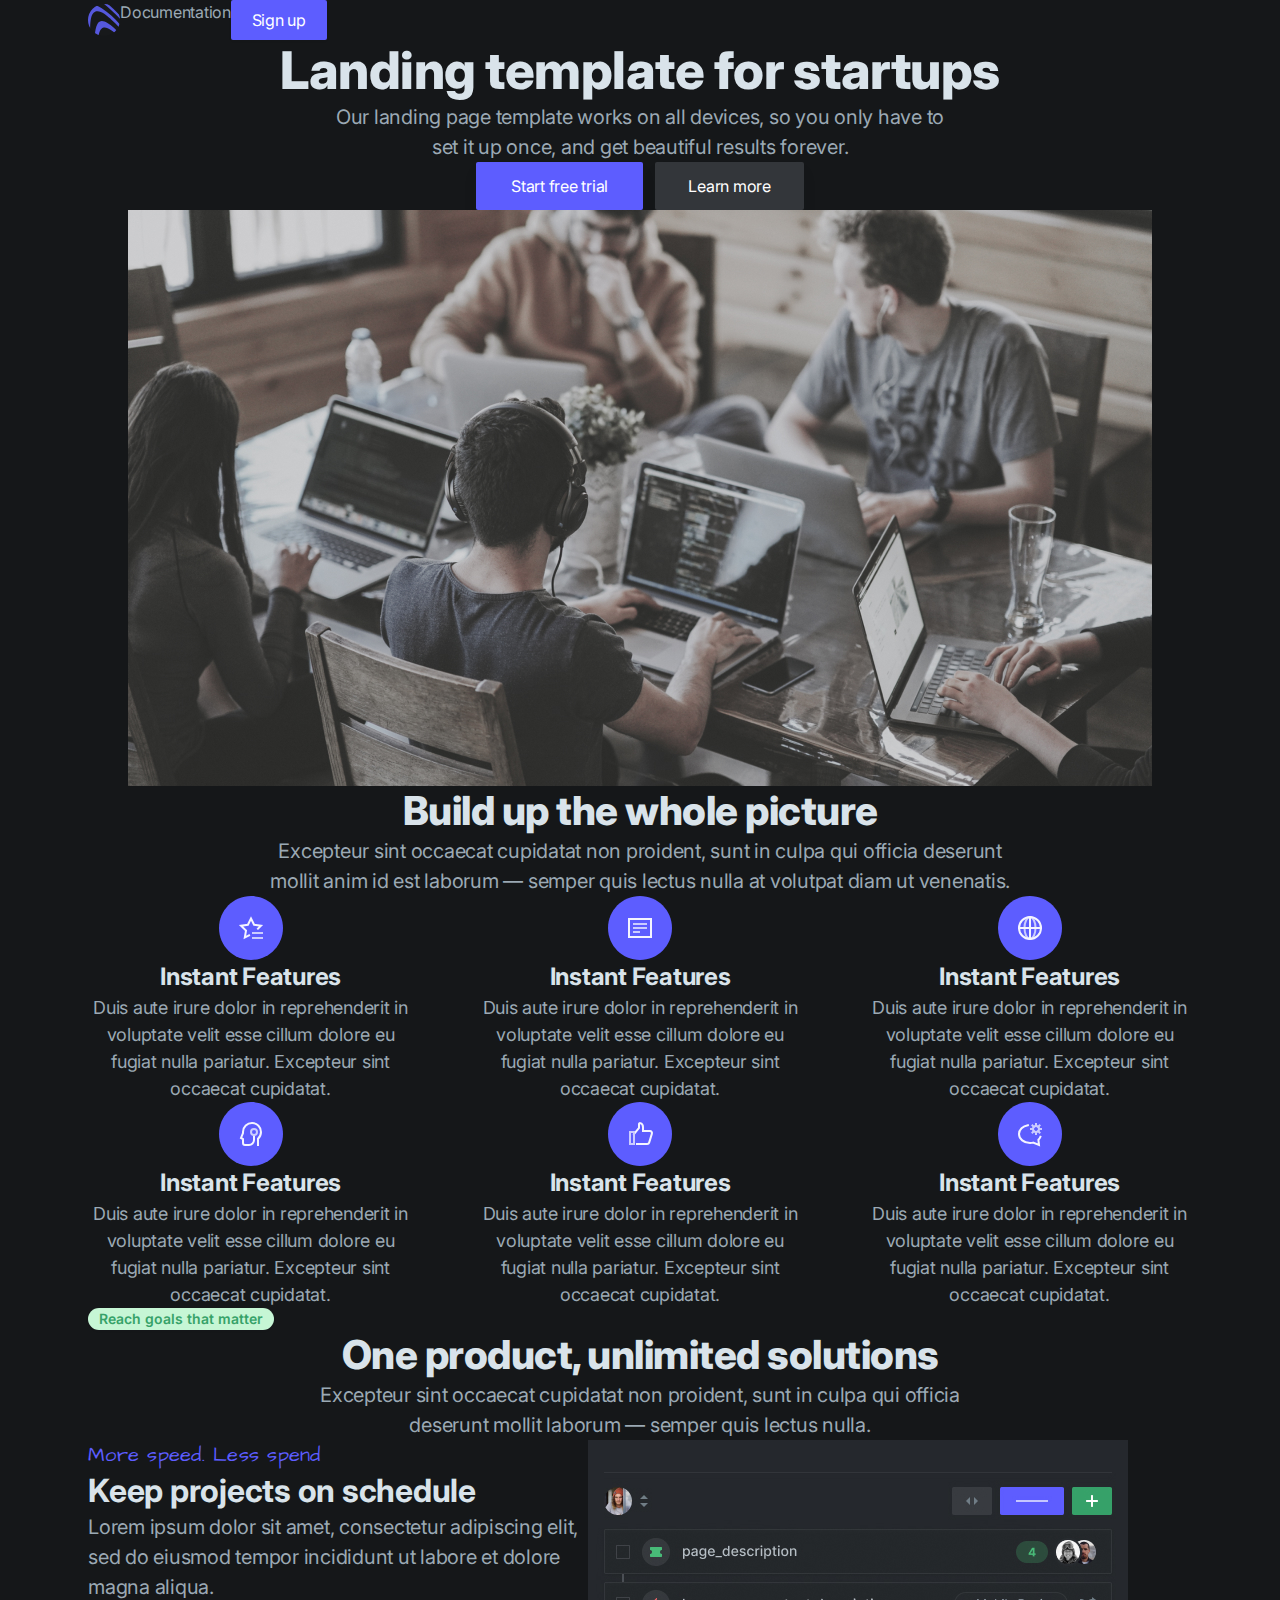
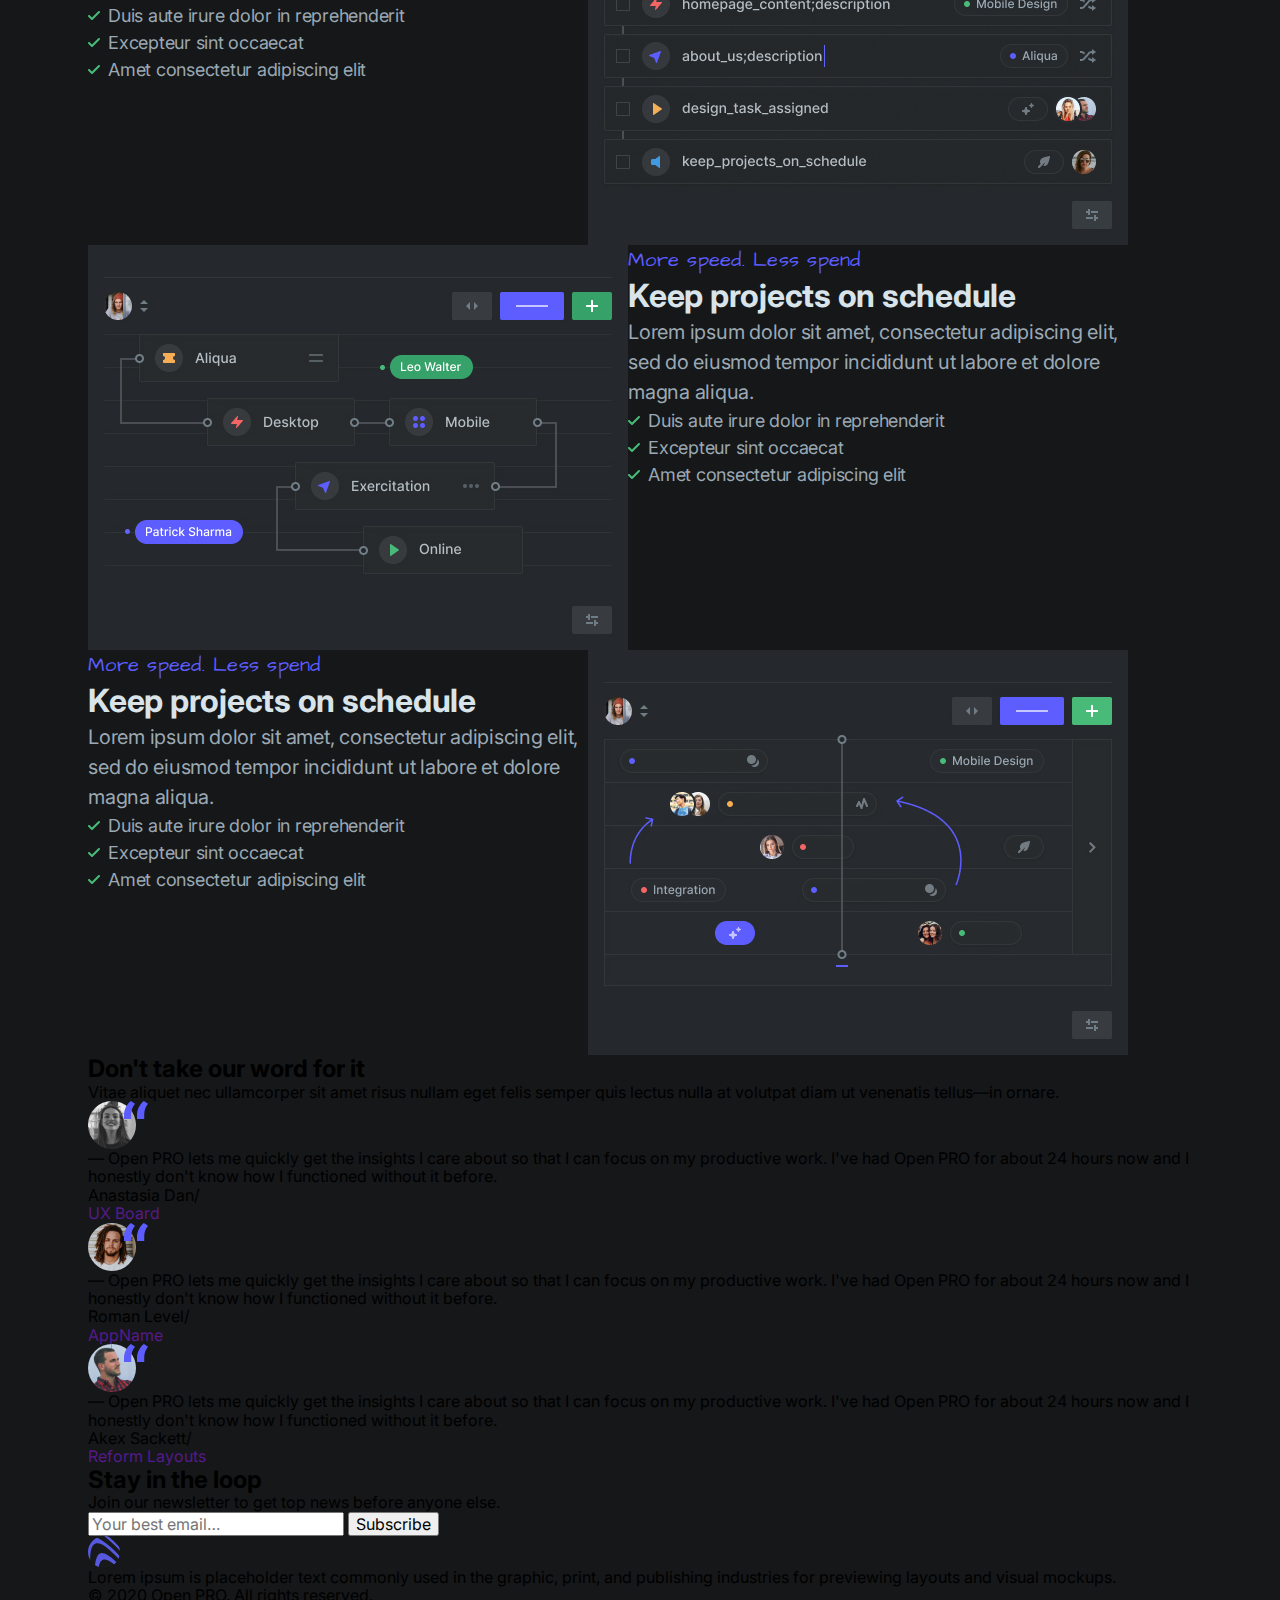
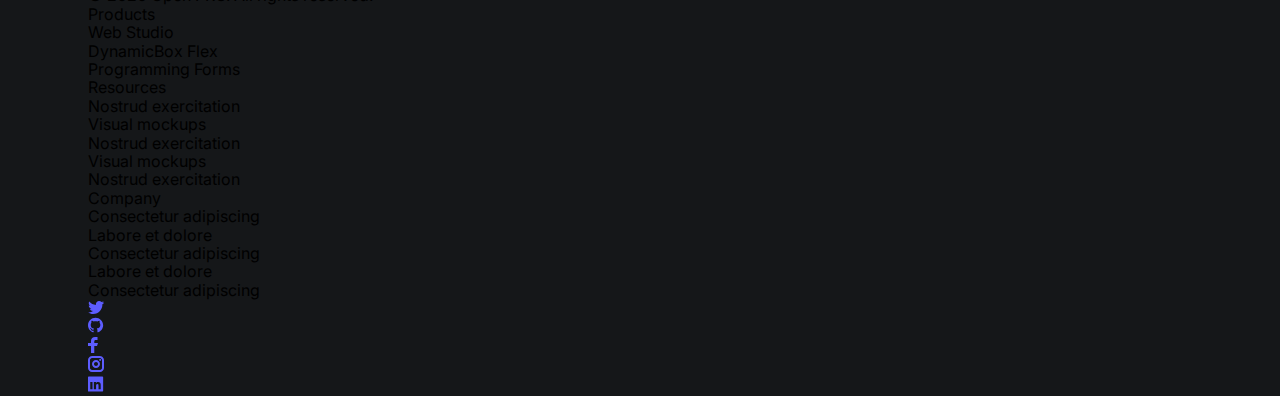
==== index.html @ 5ebfe051 "ok im tired" ====
<!DOCTYPE html>
<html lang="en">
  <head>
    <meta charset="UTF-8" />
    <meta http-equiv="X-UA-Compatible" content="IE=edge" />
    <meta name="viewport" content="width=device-width, initial-scale=1.0" />
    <link rel="preconnect" href="https://fonts.googleapis.com" />
    <link rel="preconnect" href="https://fonts.gstatic.com" crossorigin />
    <link
      href="https://fonts.googleapis.com/css2?family=Inter:wght@300;400;500;600;700&display=swap"
      rel="stylesheet"
    />
    <link
      href="https://fonts.googleapis.com/css2?family=Architects+Daughter&display=swap"
      rel="stylesheet"
    />
    <link
      rel="stylesheet"
      href="https://cdnjs.cloudflare.com/ajax/libs/modern-normalize/1.1.0/modern-normalize.css"
      integrity="sha512-Y0MM+V6ymRKN2zStTqzQ227DWhhp4Mzdo6gnlRnuaNCbc+YN/ZH0sBCLTM4M0oSy9c9VKiCvd4Jk44aCLrNS5Q=="
      crossorigin="anonymous"
      referrerpolicy="no-referrer"
    />

    <link rel="stylesheet" href="./css/styles.css" />

    <title>Document</title>
  </head>
  <body>
    <header class="header">
      <div class="container">
        <img src="./img/Logo.svg" alt="" />
        <a href="" class="header-link">Documentation</a>
        <button type="button" class="header-btn">Sign up</button>
      </div>
    </header>
    <section class="hero">
      <div class="container">
        <h1 class="hero-title">Landing template for startups</h1>
        <p class="hero-text">
          Our landing page template works on all devices, so you only have to<br />
          set it up once, and get beautiful results forever.
        </p>
        <div class="btn-cover">
          <button type="button" class="trial-btn">Start free trial</button>
          <button type="button" class="learn-btn">Learn more</button>
        </div>
        <div class="hero-img">
          <img src="./img/hero.jpg" alt="" />
        </div>
      </div>
    </section>
    <section class="preferences">
      <div class="container">
        <h2 class="pref-title">Build up the whole picture</h2>
        <p class="pref-text">
          Excepteur sint occaecat cupidatat non proident, sunt in culpa qui
          officia deserunt <br />
          mollit anim id est laborum — semper quis lectus nulla at volutpat diam
          ut venenatis.
        </p>
        <ul class="pref-list">
          <li class="pref-item">
            <div class="pref-item-icon">
              <svg width="64" height="64">
                <use href="./img/symbol-defs.svg#icon-Icon"></use>
              </svg>
            </div>
            <h3 class="pref-item-title">Instant Features</h3>
            <p class="pref-item-text">
              Duis aute irure dolor in reprehenderit in voluptate velit esse
              cillum dolore eu fugiat nulla pariatur. Excepteur sint occaecat
              cupidatat.
            </p>
          </li>
          <li class="pref-item">
            <div class="pref-item-icon">
              <svg width="64" height="64">
                <use href="./img/symbol-defs.svg#icon-Icon-1"></use>
              </svg>
            </div>
            <h3 class="pref-item-title">Instant Features</h3>
            <p class="pref-item-text">
              Duis aute irure dolor in reprehenderit in voluptate velit esse
              cillum dolore eu fugiat nulla pariatur. Excepteur sint occaecat
              cupidatat.
            </p>
          </li>
          <li class="pref-item">
            <div class="pref-item-icon">
              <svg width="64" height="64">
                <use href="./img/symbol-defs.svg#icon-Icon-2"></use>
              </svg>
            </div>
            <h3 class="pref-item-title">Instant Features</h3>
            <p class="pref-item-text">
              Duis aute irure dolor in reprehenderit in voluptate velit esse
              cillum dolore eu fugiat nulla pariatur. Excepteur sint occaecat
              cupidatat.
            </p>
          </li>
          <li class="pref-item">
            <div class="pref-item-icon">
              <svg width="64" height="64">
                <use href="./img/symbol-defs.svg#icon-Icon-3"></use>
              </svg>
            </div>
            <h3 class="pref-item-title">Instant Features</h3>
            <p class="pref-item-text">
              Duis aute irure dolor in reprehenderit in voluptate velit esse
              cillum dolore eu fugiat nulla pariatur. Excepteur sint occaecat
              cupidatat.
            </p>
          </li>
          <li class="pref-item">
            <div class="pref-item-icon">
              <svg width="64" height="64">
                <use href="./img/symbol-defs.svg#icon-Icon-4"></use>
              </svg>
            </div>
            <h3 class="pref-item-title">Instant Features</h3>
            <p class="pref-item-text">
              Duis aute irure dolor in reprehenderit in voluptate velit esse
              cillum dolore eu fugiat nulla pariatur. Excepteur sint occaecat
              cupidatat.
            </p>
          </li>
          <li class="pref-item">
            <div class="pref-item-icon">
              <svg width="64" height="64">
                <use href="./img/symbol-defs.svg#icon-Icon-5"></use>
              </svg>
            </div>
            <h3 class="pref-item-title">Instant Features</h3>
            <p class="pref-item-text">
              Duis aute irure dolor in reprehenderit in voluptate velit esse
              cillum dolore eu fugiat nulla pariatur. Excepteur sint occaecat
              cupidatat.
            </p>
          </li>
        </ul>
      </div>
    </section>
    <section class="about">
      <div class="container">
        <div class="about-top-wrap">
          <p class="about-top-text">Reach goals that matter</p>
          <h2 class="about-title">One product, unlimited solutions</h2>
          <p class="about-bottom-text">
            Excepteur sint occaecat cupidatat non proident, sunt in culpa qui
            officia <br />
            deserunt mollit laborum — semper quis lectus nulla.
          </p>
        </div>
        <ul class="about-list">
          <li class="about-item">
            <div class="about-list-wrap">
              <p class="item-top-text">More speed. Less spend</p>
              <h3 class="item-title">Keep projects on schedule</h3>
              <p class="item-bottom-text">
                Lorem ipsum dolor sit amet, consectetur adipiscing elit, sed do
                eiusmod tempor incididunt ut labore et dolore magna aliqua.
              </p>
              <ul class="item-list">
                <li class="item-item">
                  <img src="./img/tick.svg" alt="" class="item-img" /> Duis aute
                  irure dolor in reprehenderit
                </li>
                <li class="item-item">
                  <img src="./img/tick.svg" alt="" class="item-img" /> Excepteur
                  sint occaecat
                </li>
                <li class="item-item">
                  <img src="./img/tick.svg" alt="" class="item-img" /> Amet
                  consectetur adipiscing elit
                </li>
              </ul>
            </div>
            <img src="./img/1.jpg" alt="" />
          </li>
          <li class="about-item">
            <img src="./img/2.jpg" alt="" />
            <div class="about-list-wrap">
              <p class="item-top-text">More speed. Less spend</p>
              <h3 class="item-title">Keep projects on schedule</h3>
              <p class="item-bottom-text">
                Lorem ipsum dolor sit amet, consectetur adipiscing elit, sed do
                eiusmod tempor incididunt ut labore et dolore magna aliqua.
              </p>
              <ul class="item-list">
                <li class="item-item">
                  <img src="./img/tick.svg" alt="" class="item-img" /> Duis aute
                  irure dolor in reprehenderit
                </li>
                <li class="item-item">
                  <img src="./img/tick.svg" alt="" class="item-img" /> Excepteur
                  sint occaecat
                </li>
                <li class="item-item">
                  <img src="./img/tick.svg" alt="" class="item-img" /> Amet
                  consectetur adipiscing elit
                </li>
              </ul>
            </div>
          </li>
          <li class="about-item">
            <div class="about-list-wrap">
              <p class="item-top-text">More speed. Less spend</p>
              <h3 class="item-title">Keep projects on schedule</h3>
              <p class="item-bottom-text">
                Lorem ipsum dolor sit amet, consectetur adipiscing elit, sed do
                eiusmod tempor incididunt ut labore et dolore magna aliqua.
              </p>
              <ul class="item-list">
                <li class="item-item">
                  <img src="./img/tick.svg" alt="" class="item-img" /> Duis aute
                  irure dolor in reprehenderit
                </li>
                <li class="item-item">
                  <img src="./img/tick.svg" alt="" class="item-img" /> Excepteur
                  sint occaecat
                </li>
                <li class="item-item">
                  <img src="./img/tick.svg" alt="" class="item-img" /> Amet
                  consectetur adipiscing elit
                </li>
              </ul>
            </div>
            <img src="./img/3.jpg" alt="" />
          </li>
        </ul>
      </div>
    </section>
    <section class="clients">
      <div class="container">
        <h2>Don't take our word for it</h2>
        <p>
          Vitae aliquet nec ullamcorper sit amet risus nullam eget felis semper
          quis lectus nulla at volutpat diam ut venenatis tellus—in ornare.
        </p>
        <ul>
          <li>
            <div>
              <img src="./img/Avatar.svg" alt="" />
              <p>
                — Open PRO lets me quickly get the insights I care about so that
                I can focus on my productive work. I've had Open PRO for about
                24 hours now and I honestly don't know how I functioned without
                it before.
              </p>
            </div>
            <div>
              <p>Anastasia Dan<span>/</span></p>
              <a href="">UX Board</a>
            </div>
          </li>
          <li>
            <div>
              <img src="./img/Avatar (1).svg" alt="" />
              <p>
                — Open PRO lets me quickly get the insights I care about so that
                I can focus on my productive work. I've had Open PRO for about
                24 hours now and I honestly don't know how I functioned without
                it before.
              </p>
            </div>
            <div>
              <p>Roman Level<span>/</span></p>
              <a href="">AppName</a>
            </div>
          </li>
          <li>
            <div>
              <img src="./img/Avatar (2).svg" alt="" />
              <p>
                — Open PRO lets me quickly get the insights I care about so that
                I can focus on my productive work. I've had Open PRO for about
                24 hours now and I honestly don't know how I functioned without
                it before.
              </p>
            </div>
            <div>
              <p>Akex Sackett<span>/</span></p>
              <a href="">Reform Layouts</a>
            </div>
          </li>
        </ul>
      </div>
    </section>
    <section class="form">
      <div class="container">
        <div>
          <h2>Stay in the loop</h2>
          <p>Join our newsletter to get top news before anyone else.</p>
        </div>
        <form>
          <input type="email" placeholder="Your best email…" />
          <button type="submit">Subscribe</button>
        </form>
      </div>
    </section>
    <footer class="footer">
      <div class="container">
        <div>
          <img src="./img/Logo.svg" alt="" />
          <p>
            Lorem ipsum is placeholder text commonly used in the graphic, print,
            and publishing industries for previewing layouts and visual mockups.
          </p>
          <p>© 2020 Open PRO. All rights reserved.</p>
        </div>
        <div>
          <ul>
            <li>Products</li>
            <li>Web Studio</li>
            <li>DynamicBox Flex</li>
            <li>Programming Forms</li>
          </ul>
          <ul>
            <li>Resources</li>
            <li>Nostrud exercitation</li>
            <li>Visual mockups</li>
            <li>Nostrud exercitation</li>
            <li>Visual mockups</li>
            <li>Nostrud exercitation</li>
          </ul>
          <ul>
            <li>Company</li>
            <li>Consectetur adipiscing</li>
            <li>Labore et dolore</li>
            <li>Consectetur adipiscing</li>
            <li>Labore et dolore</li>
            <li>Consectetur adipiscing</li>
          </ul>
          <ul>
            <li>
              <a href="">
                <svg width="16" height="13">
                  <use href="./img/symbol-defs.svg#icon-twit"></use>
                </svg>
              </a>
            </li>
            <li>
              <a href="">
                <svg width="16" height="16">
                  <use href="./img/symbol-defs.svg#icon-git"></use>
                </svg>
              </a>
            </li>
            <li>
              <a href="">
                <svg width="10" height="16">
                  <use href="./img/symbol-defs.svg#icon-facebook"></use>
                </svg>
              </a>
            </li>
            <li>
              <a href="">
                <svg width="16" height="16">
                  <use href="./img/symbol-defs.svg#icon-inst"></use>
                </svg>
              </a>
            </li>
            <li>
              <a href="">
                <svg width="16" height="16">
                  <use href="./img/symbol-defs.svg#icon-in"></use>
                </svg>
              </a>
            </li>
          </ul>
        </div>
      </div>
    </footer>
  </body>
</html>
---- css/styles.css ----
:root {
  --grey-color: #9ba9b4;
  --purple-color: #5d5dff;
  --title-color: #d9e3ea;
}
p,
h1,
h2,
h3,
h4,
h5 {
  margin: 0;
}
body {
  font-family: "Inter", sans-serif;
  background-color: #151719;
}
a {
  text-decoration: none;
}
img {
  display: block;
}
ul,
ol {
  list-style: none;
  margin: 0;
  padding: 0;
}
.container {
  width: 1104px;
  margin: 0 auto;
}
button {
  cursor: pointer;
}
/*-----------------HEADER------------------------------------*/
.header .container {
  display: flex;
}
.header-link {
  font-weight: 400;
  font-size: 16px;
  line-height: 1.5;
  letter-spacing: -0.25px;
  color: var(--grey-color);
}
.header-btn {
  min-width: 96px;
  min-height: 40px;
  box-shadow: 0px 1px 3px rgba(25, 32, 44, 0.04);
  border-radius: 2px;
  background-color: var(--purple-color);
  border: 0;

  font-family: "Inter";
  font-weight: 400;
  font-size: 16px;
  line-height: 1.5;
  letter-spacing: -0.25px;
  color: #ffffff;
}
/*-----------------HERO------------------------------------*/
.hero-title {
  font-style: normal;
  font-weight: 800;
  font-size: 52px;
  line-height: 1.19;
  text-align: center;
  letter-spacing: -0.5px;
  color: var(--title-color);
}
.hero-text {
  font-size: 20px;
  line-height: 1.5;
  text-align: center;
  letter-spacing: -0.25px;
  color: var(--grey-color);
}
.trial-btn {
  min-width: 167px;
  min-height: 48px;
  box-shadow: 0px 10px 15px -3px rgba(21, 23, 25, 0.16);
  border-radius: 2px;
  background-color: var(--purple-color);
  border: 0;

  font-family: "Inter";
  font-weight: 400;
  font-size: 16px;
  line-height: 1.5;
  letter-spacing: -0.25px;
  color: #ffffff;
  margin-right: 12px;
}
.learn-btn {
  min-width: 149px;
  min-height: 48px;
  box-shadow: 0px 10px 15px -3px rgba(21, 23, 25, 0.16);
  border-radius: 2px;
  background-color: #33363a;
  border: 0;

  font-family: "Inter";
  font-weight: 400;
  font-size: 16px;
  line-height: 1.5;
  letter-spacing: -0.25px;
  color: #ffffff;
}
.btn-cover {
  display: flex;
  justify-content: center;
}
.hero-img {
  display: flex;
  justify-content: center;
}
/*-------------------------------preferences---------------*/

.pref-title {
  font-weight: 800;
  font-size: 40px;
  line-height: 1.25;
  text-align: center;
  letter-spacing: -0.5px;
  color: var(--title-color);
}
.pref-text {
  font-weight: 400;
  font-size: 20px;
  line-height: 1.5;
  text-align: center;
  letter-spacing: -0.25px;

  color: var(--grey-color);
}
.pref-list {
  display: flex;
  align-items: center;
  flex-wrap: wrap;
  justify-content: space-between;
}
.pref-item {
  width: 325px;
}
.pref-item-title {
  font-weight: 700;
  font-size: 24px;
  line-height: 1.42;
  text-align: center;
  letter-spacing: -0.25px;

  color: var(--title-color);
}
.pref-item-text {
  font-weight: 400;
  font-size: 18px;
  line-height: 1.5;
  text-align: center;
  letter-spacing: -0.25px;
  color: var(--grey-color);
}
.pref-item-icon {
  display: flex;
  justify-content: center;
}
/*-------------------------------about---------------*/
.about-top-text {
  width: 186px;
  background-color: #c6f6d5;
  box-shadow: 0px 1px 3px rgba(25, 32, 44, 0.04);
  border-radius: 15px;

  font-weight: 600;
  font-size: 14px;
  line-height: 1.57;
  color: #36a269;
  text-align: center;
}
.about-title {
  font-weight: 800;
  font-size: 40px;
  line-height: 1.25;
  text-align: center;
  letter-spacing: -0.5px;
  color: var(--title-color);
}
.about-bottom-text {
  font-size: 20px;
  line-height: 1.5;
  text-align: center;
  letter-spacing: -0.25px;
  color: var(--grey-color);
}
.item-top-text {
  font-family: "Architects Daughter";
  font-style: normal;
  font-weight: 400;
  font-size: 20px;
  line-height: 1.5;
  letter-spacing: 0.25px;
  color: var(--purple-color);
}
.about-item {
  display: flex;
}
.item-title {
  font-weight: 700;
  font-size: 32px;
  line-height: 1.31;
  letter-spacing: -0.25px;
  color: var(--title-color);
}
.item-bottom-text {
  width: 500px;
  font-weight: 400;
  font-size: 20px;
  line-height: 1.5;
  letter-spacing: -0.25px;
  color: var(--grey-color);
}
.item-item {
  font-size: 18px;
  line-height: 1.5;
  letter-spacing: -0.25px;
  color: var(--grey-color);
  display: flex;
}
.item-img {
  margin-right: 8px;
}
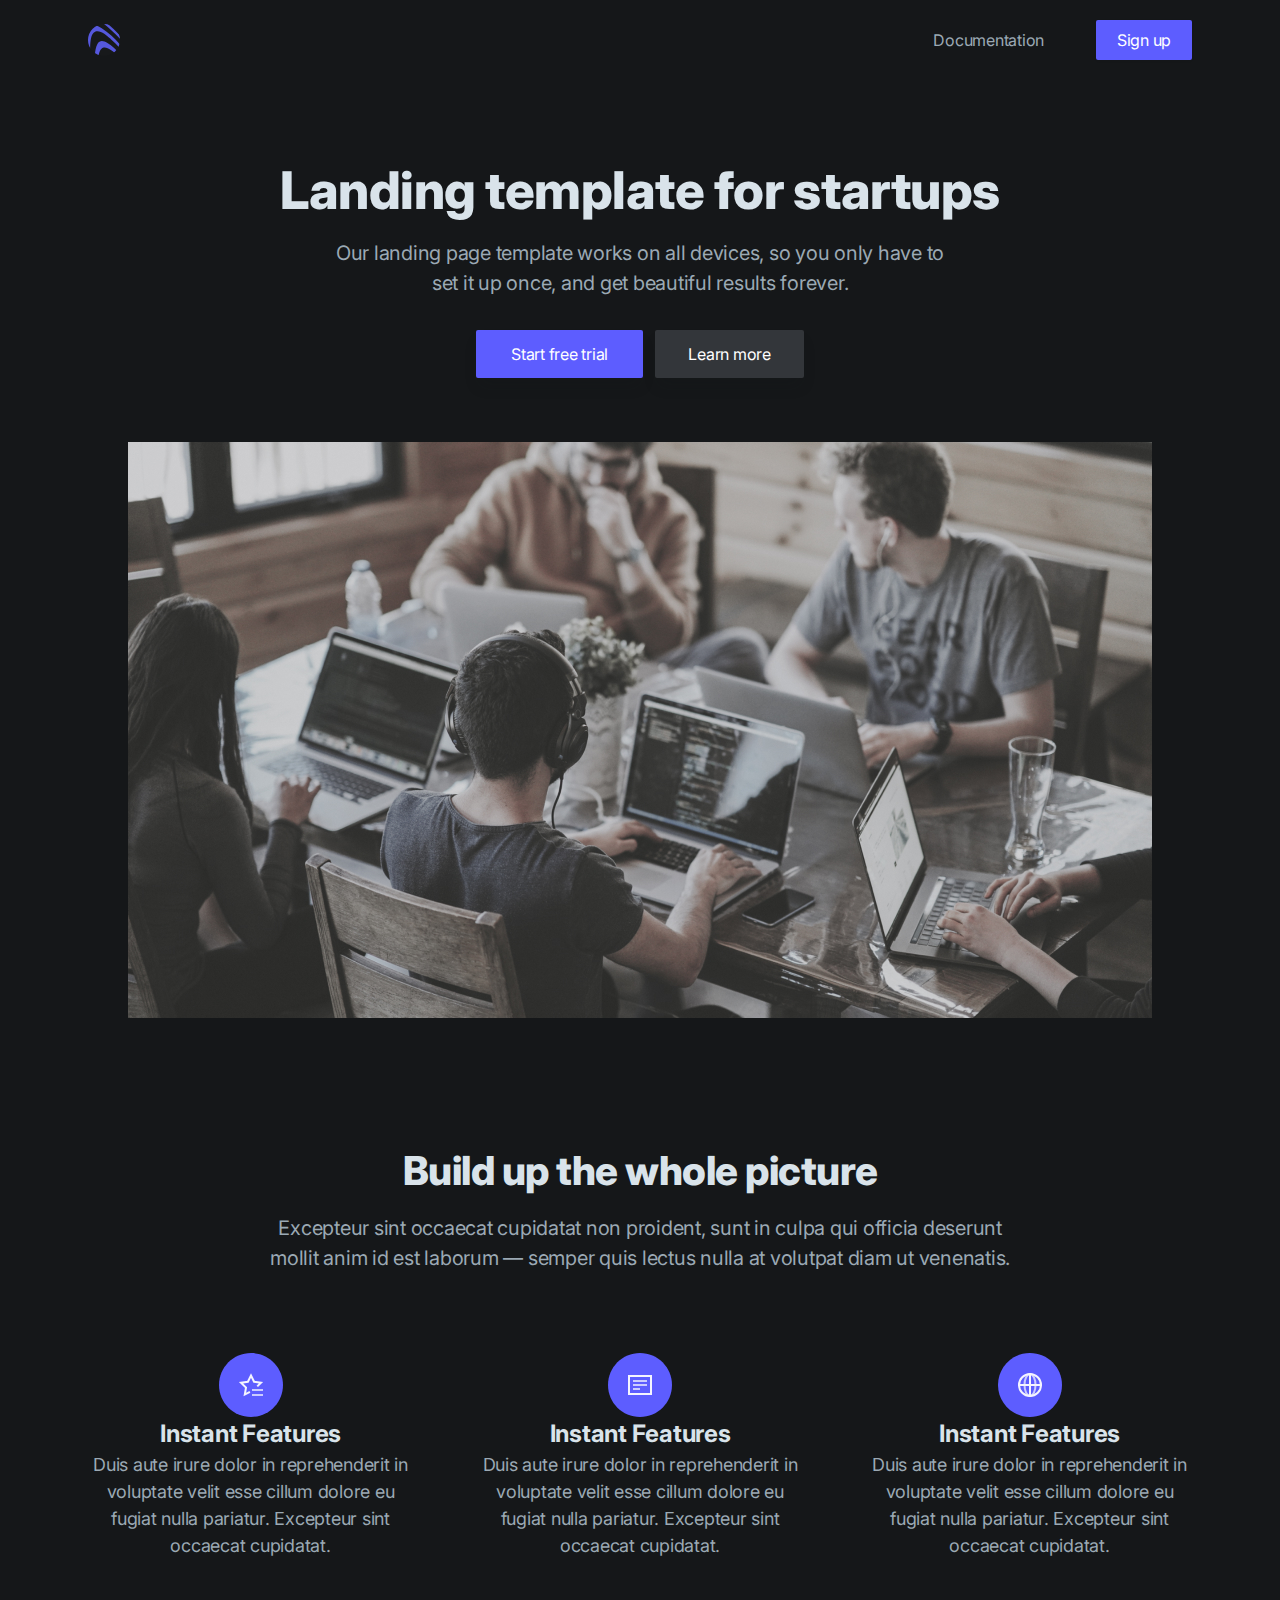
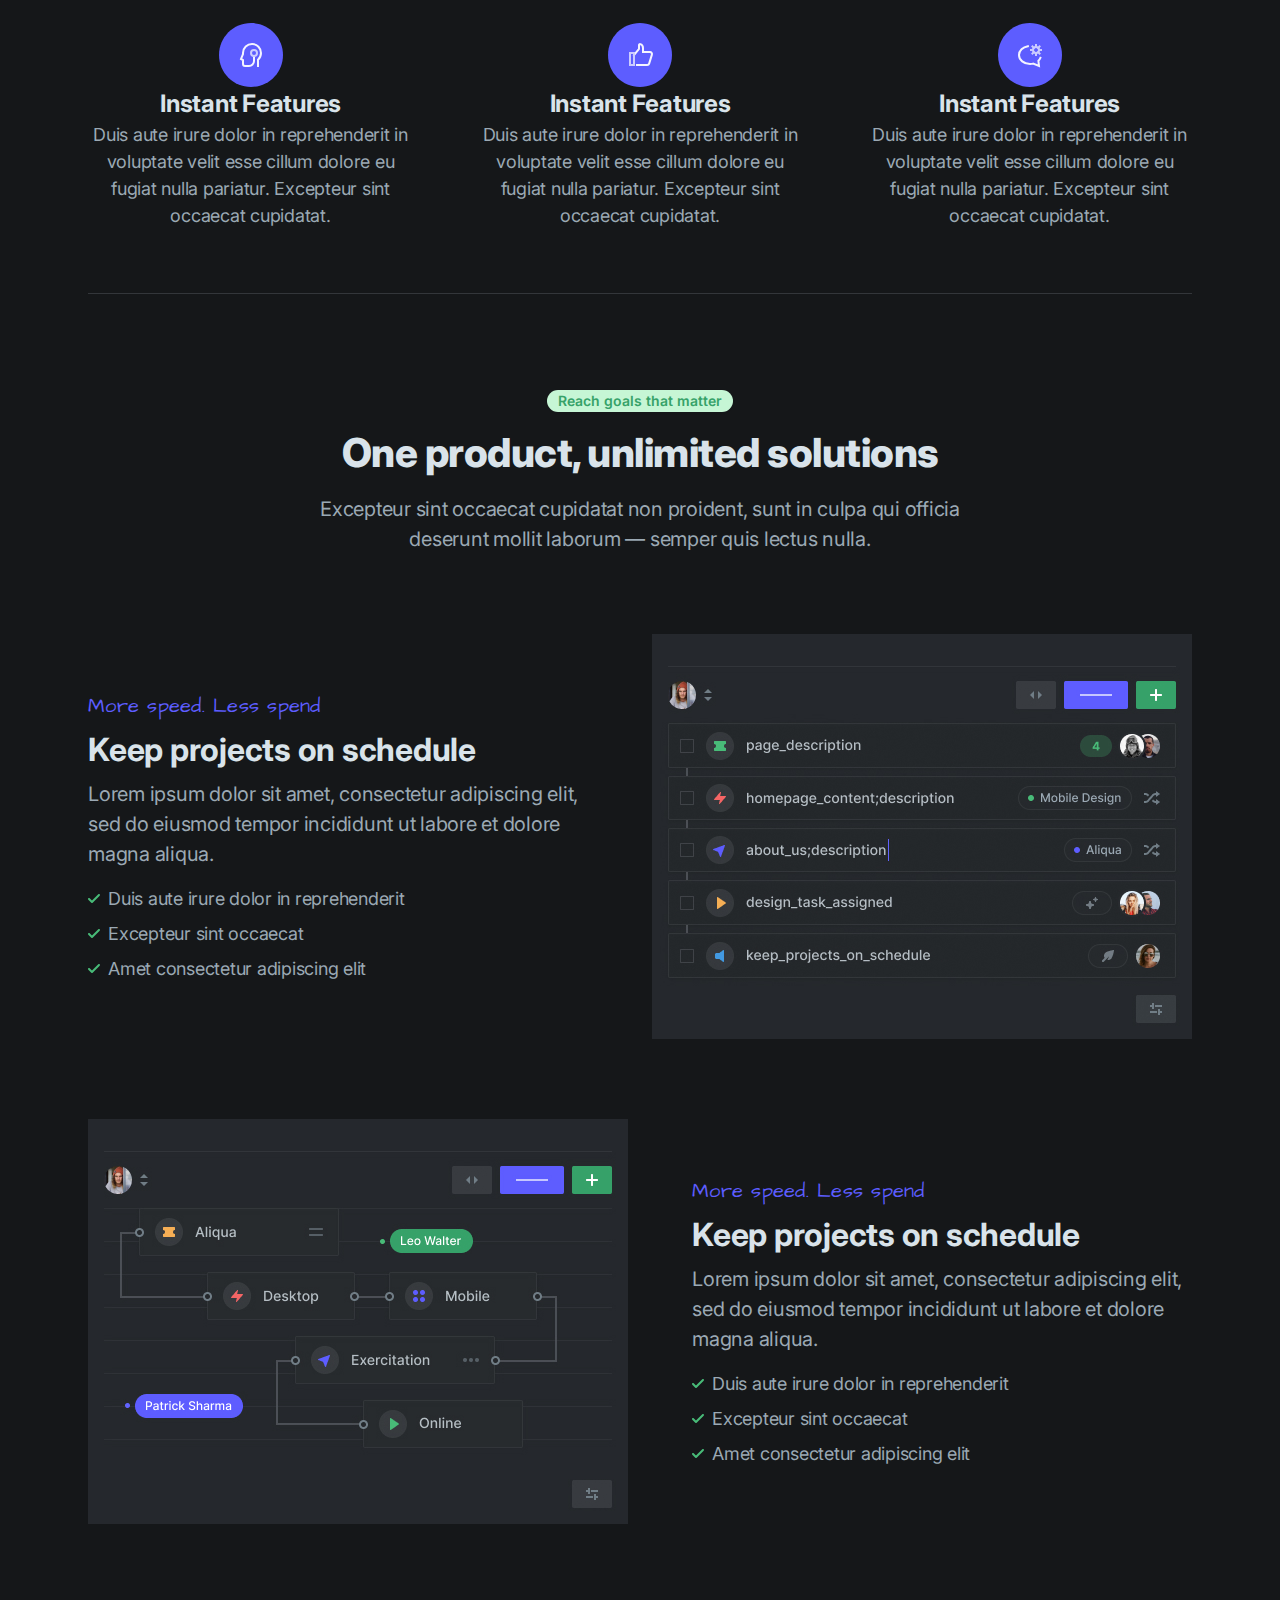
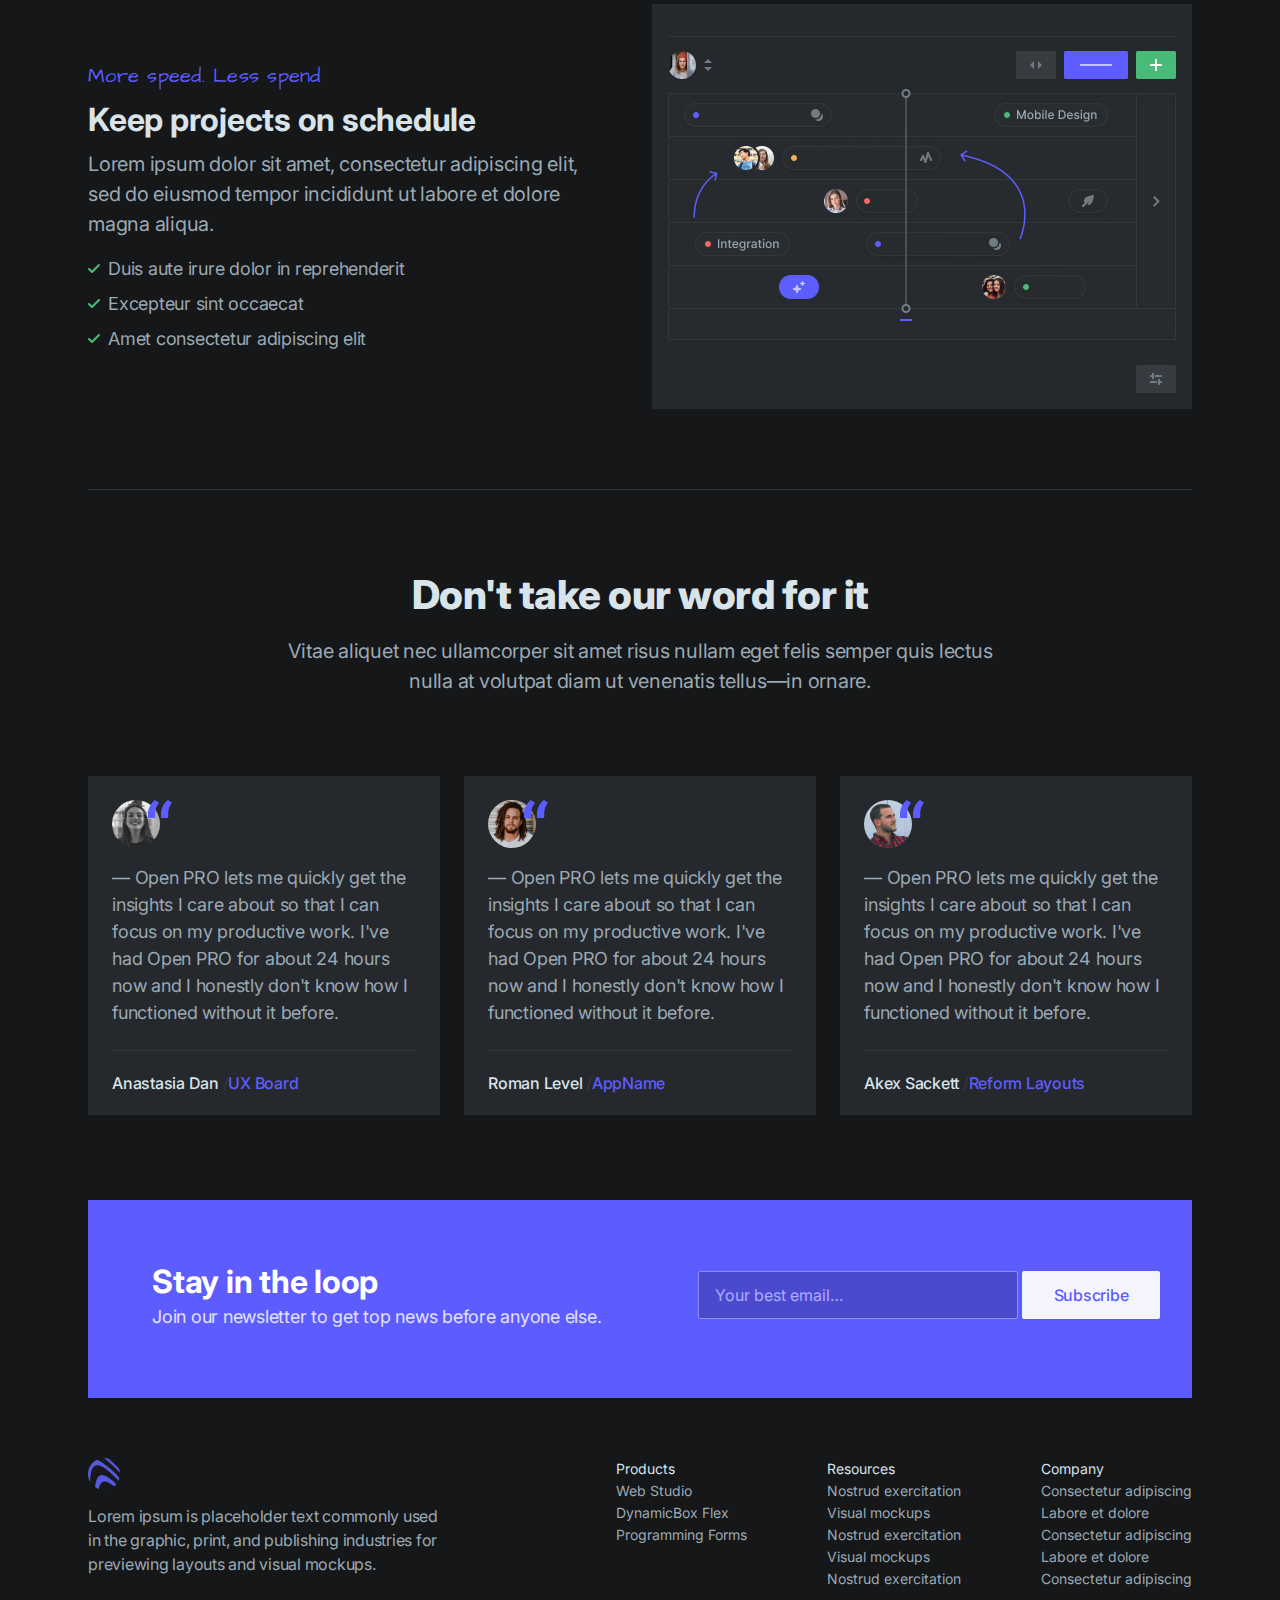
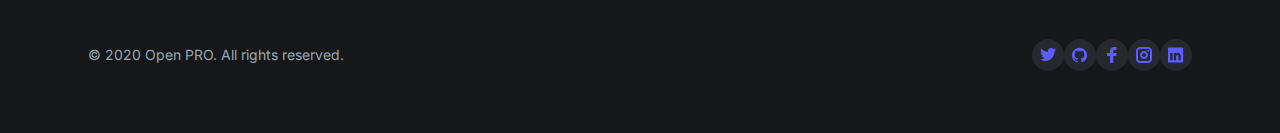
==== commit abc3cfc5: "ok lasst" ====
--- a/index.html
+++ b/index.html
@@ -30,8 +30,10 @@
     <header class="header">
       <div class="container">
         <img src="./img/Logo.svg" alt="" />
-        <a href="" class="header-link">Documentation</a>
-        <button type="button" class="header-btn">Sign up</button>
+        <div class="header-wrap">
+          <a href="" class="header-link">Documentation</a>
+          <button type="button" class="header-btn">Sign up</button>
+        </div>
       </div>
     </header>
     <section class="hero">
@@ -54,10 +56,8 @@
       <div class="container">
         <h2 class="pref-title">Build up the whole picture</h2>
         <p class="pref-text">
-          Excepteur sint occaecat cupidatat non proident, sunt in culpa qui
-          officia deserunt <br />
-          mollit anim id est laborum — semper quis lectus nulla at volutpat diam
-          ut venenatis.
+          Excepteur sint occaecat cupidatat non proident, sunt in culpa qui officia deserunt <br />
+          mollit anim id est laborum — semper quis lectus nulla at volutpat diam ut venenatis.
         </p>
         <ul class="pref-list">
           <li class="pref-item">
@@ -68,9 +68,8 @@
             </div>
             <h3 class="pref-item-title">Instant Features</h3>
             <p class="pref-item-text">
-              Duis aute irure dolor in reprehenderit in voluptate velit esse
-              cillum dolore eu fugiat nulla pariatur. Excepteur sint occaecat
-              cupidatat.
+              Duis aute irure dolor in reprehenderit in voluptate velit esse cillum dolore eu fugiat
+              nulla pariatur. Excepteur sint occaecat cupidatat.
             </p>
           </li>
           <li class="pref-item">
@@ -81,9 +80,8 @@
             </div>
             <h3 class="pref-item-title">Instant Features</h3>
             <p class="pref-item-text">
-              Duis aute irure dolor in reprehenderit in voluptate velit esse
-              cillum dolore eu fugiat nulla pariatur. Excepteur sint occaecat
-              cupidatat.
+              Duis aute irure dolor in reprehenderit in voluptate velit esse cillum dolore eu fugiat
+              nulla pariatur. Excepteur sint occaecat cupidatat.
             </p>
           </li>
           <li class="pref-item">
@@ -94,9 +92,8 @@
             </div>
             <h3 class="pref-item-title">Instant Features</h3>
             <p class="pref-item-text">
-              Duis aute irure dolor in reprehenderit in voluptate velit esse
-              cillum dolore eu fugiat nulla pariatur. Excepteur sint occaecat
-              cupidatat.
+              Duis aute irure dolor in reprehenderit in voluptate velit esse cillum dolore eu fugiat
+              nulla pariatur. Excepteur sint occaecat cupidatat.
             </p>
           </li>
           <li class="pref-item">
@@ -107,9 +104,8 @@
             </div>
             <h3 class="pref-item-title">Instant Features</h3>
             <p class="pref-item-text">
-              Duis aute irure dolor in reprehenderit in voluptate velit esse
-              cillum dolore eu fugiat nulla pariatur. Excepteur sint occaecat
-              cupidatat.
+              Duis aute irure dolor in reprehenderit in voluptate velit esse cillum dolore eu fugiat
+              nulla pariatur. Excepteur sint occaecat cupidatat.
             </p>
           </li>
           <li class="pref-item">
@@ -120,9 +116,8 @@
             </div>
             <h3 class="pref-item-title">Instant Features</h3>
             <p class="pref-item-text">
-              Duis aute irure dolor in reprehenderit in voluptate velit esse
-              cillum dolore eu fugiat nulla pariatur. Excepteur sint occaecat
-              cupidatat.
+              Duis aute irure dolor in reprehenderit in voluptate velit esse cillum dolore eu fugiat
+              nulla pariatur. Excepteur sint occaecat cupidatat.
             </p>
           </li>
           <li class="pref-item">
@@ -133,9 +128,8 @@
             </div>
             <h3 class="pref-item-title">Instant Features</h3>
             <p class="pref-item-text">
-              Duis aute irure dolor in reprehenderit in voluptate velit esse
-              cillum dolore eu fugiat nulla pariatur. Excepteur sint occaecat
-              cupidatat.
+              Duis aute irure dolor in reprehenderit in voluptate velit esse cillum dolore eu fugiat
+              nulla pariatur. Excepteur sint occaecat cupidatat.
             </p>
           </li>
         </ul>
@@ -145,34 +139,33 @@
       <div class="container">
         <div class="about-top-wrap">
           <p class="about-top-text">Reach goals that matter</p>
-          <h2 class="about-title">One product, unlimited solutions</h2>
-          <p class="about-bottom-text">
-            Excepteur sint occaecat cupidatat non proident, sunt in culpa qui
-            officia <br />
-            deserunt mollit laborum — semper quis lectus nulla.
-          </p>
-        </div>
+        </div>
+        <h2 class="about-title">One product, unlimited solutions</h2>
+        <p class="about-bottom-text">
+          Excepteur sint occaecat cupidatat non proident, sunt in culpa qui officia <br />
+          deserunt mollit laborum — semper quis lectus nulla.
+        </p>
+
         <ul class="about-list">
           <li class="about-item">
             <div class="about-list-wrap">
               <p class="item-top-text">More speed. Less spend</p>
               <h3 class="item-title">Keep projects on schedule</h3>
               <p class="item-bottom-text">
-                Lorem ipsum dolor sit amet, consectetur adipiscing elit, sed do
-                eiusmod tempor incididunt ut labore et dolore magna aliqua.
+                Lorem ipsum dolor sit amet, consectetur adipiscing elit, sed do eiusmod tempor
+                incididunt ut labore et dolore magna aliqua.
               </p>
               <ul class="item-list">
                 <li class="item-item">
-                  <img src="./img/tick.svg" alt="" class="item-img" /> Duis aute
-                  irure dolor in reprehenderit
-                </li>
-                <li class="item-item">
-                  <img src="./img/tick.svg" alt="" class="item-img" /> Excepteur
-                  sint occaecat
-                </li>
-                <li class="item-item">
-                  <img src="./img/tick.svg" alt="" class="item-img" /> Amet
-                  consectetur adipiscing elit
+                  <img src="./img/tick.svg" alt="" class="item-img" /> Duis aute irure dolor in
+                  reprehenderit
+                </li>
+                <li class="item-item">
+                  <img src="./img/tick.svg" alt="" class="item-img" /> Excepteur sint occaecat
+                </li>
+                <li class="item-item">
+                  <img src="./img/tick.svg" alt="" class="item-img" /> Amet consectetur adipiscing
+                  elit
                 </li>
               </ul>
             </div>
@@ -180,25 +173,24 @@
           </li>
           <li class="about-item">
             <img src="./img/2.jpg" alt="" />
-            <div class="about-list-wrap">
+            <div class="about-list-wrap-center">
               <p class="item-top-text">More speed. Less spend</p>
               <h3 class="item-title">Keep projects on schedule</h3>
               <p class="item-bottom-text">
-                Lorem ipsum dolor sit amet, consectetur adipiscing elit, sed do
-                eiusmod tempor incididunt ut labore et dolore magna aliqua.
+                Lorem ipsum dolor sit amet, consectetur adipiscing elit, sed do eiusmod tempor
+                incididunt ut labore et dolore magna aliqua.
               </p>
               <ul class="item-list">
                 <li class="item-item">
-                  <img src="./img/tick.svg" alt="" class="item-img" /> Duis aute
-                  irure dolor in reprehenderit
-                </li>
-                <li class="item-item">
-                  <img src="./img/tick.svg" alt="" class="item-img" /> Excepteur
-                  sint occaecat
-                </li>
-                <li class="item-item">
-                  <img src="./img/tick.svg" alt="" class="item-img" /> Amet
-                  consectetur adipiscing elit
+                  <img src="./img/tick.svg" alt="" class="item-img" /> Duis aute irure dolor in
+                  reprehenderit
+                </li>
+                <li class="item-item">
+                  <img src="./img/tick.svg" alt="" class="item-img" /> Excepteur sint occaecat
+                </li>
+                <li class="item-item">
+                  <img src="./img/tick.svg" alt="" class="item-img" /> Amet consectetur adipiscing
+                  elit
                 </li>
               </ul>
             </div>
@@ -208,21 +200,20 @@
               <p class="item-top-text">More speed. Less spend</p>
               <h3 class="item-title">Keep projects on schedule</h3>
               <p class="item-bottom-text">
-                Lorem ipsum dolor sit amet, consectetur adipiscing elit, sed do
-                eiusmod tempor incididunt ut labore et dolore magna aliqua.
+                Lorem ipsum dolor sit amet, consectetur adipiscing elit, sed do eiusmod tempor
+                incididunt ut labore et dolore magna aliqua.
               </p>
               <ul class="item-list">
                 <li class="item-item">
-                  <img src="./img/tick.svg" alt="" class="item-img" /> Duis aute
-                  irure dolor in reprehenderit
-                </li>
-                <li class="item-item">
-                  <img src="./img/tick.svg" alt="" class="item-img" /> Excepteur
-                  sint occaecat
-                </li>
-                <li class="item-item">
-                  <img src="./img/tick.svg" alt="" class="item-img" /> Amet
-                  consectetur adipiscing elit
+                  <img src="./img/tick.svg" alt="" class="item-img" /> Duis aute irure dolor in
+                  reprehenderit
+                </li>
+                <li class="item-item">
+                  <img src="./img/tick.svg" alt="" class="item-img" /> Excepteur sint occaecat
+                </li>
+                <li class="item-item">
+                  <img src="./img/tick.svg" alt="" class="item-img" /> Amet consectetur adipiscing
+                  elit
                 </li>
               </ul>
             </div>
@@ -233,55 +224,52 @@
     </section>
     <section class="clients">
       <div class="container">
-        <h2>Don't take our word for it</h2>
-        <p>
-          Vitae aliquet nec ullamcorper sit amet risus nullam eget felis semper
-          quis lectus nulla at volutpat diam ut venenatis tellus—in ornare.
+        <h2 class="clients-title">Don't take our word for it</h2>
+        <p class="clients-text">
+          Vitae aliquet nec ullamcorper sit amet risus nullam eget felis semper quis lectus <br />
+          nulla at volutpat diam ut venenatis tellus—in ornare.
         </p>
-        <ul>
-          <li>
-            <div>
+        <ul class="clients-list">
+          <li class="clients-item">
+            <div class="item-div">
               <img src="./img/Avatar.svg" alt="" />
-              <p>
-                — Open PRO lets me quickly get the insights I care about so that
-                I can focus on my productive work. I've had Open PRO for about
-                24 hours now and I honestly don't know how I functioned without
-                it before.
-              </p>
-            </div>
-            <div>
-              <p>Anastasia Dan<span>/</span></p>
-              <a href="">UX Board</a>
-            </div>
-          </li>
-          <li>
-            <div>
+              <p class="item-text">
+                — Open PRO lets me quickly get the insights I care about so that I can focus on my
+                productive work. I've had Open PRO for about 24 hours now and I honestly don't know
+                how I functioned without it before.
+              </p>
+            </div>
+            <div class="name-wrap">
+              <p class="item-name">Anastasia Dan <span>/</span></p>
+              <a href="" class="item-link"> UX Board</a>
+            </div>
+          </li>
+          <li class="clients-item">
+            <div class="item-div">
               <img src="./img/Avatar (1).svg" alt="" />
-              <p>
-                — Open PRO lets me quickly get the insights I care about so that
-                I can focus on my productive work. I've had Open PRO for about
-                24 hours now and I honestly don't know how I functioned without
-                it before.
-              </p>
-            </div>
-            <div>
-              <p>Roman Level<span>/</span></p>
-              <a href="">AppName</a>
-            </div>
-          </li>
-          <li>
-            <div>
+              <p class="item-text">
+                — Open PRO lets me quickly get the insights I care about so that I can focus on my
+                productive work. I've had Open PRO for about 24 hours now and I honestly don't know
+                how I functioned without it before.
+              </p>
+            </div>
+            <div class="name-wrap">
+              <p class="item-name">Roman Level <span>/</span></p>
+              <a href="" class="item-link"> AppName</a>
+            </div>
+          </li>
+          <li class="clients-item">
+            <div class="item-div">
               <img src="./img/Avatar (2).svg" alt="" />
-              <p>
-                — Open PRO lets me quickly get the insights I care about so that
-                I can focus on my productive work. I've had Open PRO for about
-                24 hours now and I honestly don't know how I functioned without
-                it before.
-              </p>
-            </div>
-            <div>
-              <p>Akex Sackett<span>/</span></p>
-              <a href="">Reform Layouts</a>
+              <p class="item-text">
+                — Open PRO lets me quickly get the insights I care about so that I can focus on my
+                productive work. I've had Open PRO for about 24 hours now and I honestly don't know
+                how I functioned without it before.
+              </p>
+            </div>
+            <div class="name-wrap">
+              <p class="item-name">Akex Sackett <span>/</span></p>
+              <a href="" class="item-link"> Reform Layouts</a>
             </div>
           </li>
         </ul>
@@ -289,80 +277,84 @@
     </section>
     <section class="form">
       <div class="container">
-        <div>
-          <h2>Stay in the loop</h2>
-          <p>Join our newsletter to get top news before anyone else.</p>
-        </div>
-        <form>
-          <input type="email" placeholder="Your best email…" />
-          <button type="submit">Subscribe</button>
+        <div class="form-top-div">
+          <h2 class="form-title">Stay in the loop</h2>
+          <p class="form-text">Join our newsletter to get top news before anyone else.</p>
+        </div>
+        <form class="form-form">
+          <input type="email" placeholder="Your best email…" class="form-input" required />
+          <button type="submit" class="form-btn">Subscribe</button>
         </form>
       </div>
     </section>
     <footer class="footer">
       <div class="container">
-        <div>
-          <img src="./img/Logo.svg" alt="" />
-          <p>
-            Lorem ipsum is placeholder text commonly used in the graphic, print,
-            and publishing industries for previewing layouts and visual mockups.
-          </p>
-          <p>© 2020 Open PRO. All rights reserved.</p>
-        </div>
-        <div>
-          <ul>
-            <li>Products</li>
-            <li>Web Studio</li>
-            <li>DynamicBox Flex</li>
-            <li>Programming Forms</li>
-          </ul>
-          <ul>
-            <li>Resources</li>
-            <li>Nostrud exercitation</li>
-            <li>Visual mockups</li>
-            <li>Nostrud exercitation</li>
-            <li>Visual mockups</li>
-            <li>Nostrud exercitation</li>
-          </ul>
-          <ul>
-            <li>Company</li>
-            <li>Consectetur adipiscing</li>
-            <li>Labore et dolore</li>
-            <li>Consectetur adipiscing</li>
-            <li>Labore et dolore</li>
-            <li>Consectetur adipiscing</li>
-          </ul>
-          <ul>
-            <li>
-              <a href="">
+        <div class="footer-wrap">
+          <div class="footer-left-wrap">
+            <img src="./img/Logo.svg" alt="" />
+            <p class="footer-text">
+              Lorem ipsum is placeholder text commonly used in the graphic, print, and publishing
+              industries for previewing layouts and visual mockups.
+            </p>
+          </div>
+          <div class="footer-right-wrap">
+            <ul class="footer-first-list">
+              <li class="footer-text-item first">Products</li>
+              <li class="footer-text-item">Web Studio</li>
+              <li class="footer-text-item">DynamicBox Flex</li>
+              <li class="footer-text-item">Programming Forms</li>
+            </ul>
+            <ul class="footer-second-list">
+              <li class="footer-text-item first">Resources</li>
+              <li class="footer-text-item">Nostrud exercitation</li>
+              <li class="footer-text-item">Visual mockups</li>
+              <li class="footer-text-item">Nostrud exercitation</li>
+              <li class="footer-text-item">Visual mockups</li>
+              <li class="footer-text-item">Nostrud exercitation</li>
+            </ul>
+            <ul class="footer-third-list">
+              <li class="footer-text-item first">Company</li>
+              <li class="footer-text-item">Consectetur adipiscing</li>
+              <li class="footer-text-item">Labore et dolore</li>
+              <li class="footer-text-item">Consectetur adipiscing</li>
+              <li class="footer-text-item">Labore et dolore</li>
+              <li class="footer-text-item">Consectetur adipiscing</li>
+            </ul>
+          </div>
+        </div>
+        <div class="footer-soc-wrap">
+          <p class="footer-rights">© 2020 Open PRO. All rights reserved.</p>
+          <ul class="footer-soc-list">
+            <li class="footer-soc-item">
+              <a href="" class="footer-soc-link">
                 <svg width="16" height="13">
                   <use href="./img/symbol-defs.svg#icon-twit"></use>
                 </svg>
               </a>
             </li>
-            <li>
-              <a href="">
+            <li class="footer-soc-item">
+              <a href="" class="footer-soc-link">
                 <svg width="16" height="16">
                   <use href="./img/symbol-defs.svg#icon-git"></use>
                 </svg>
               </a>
             </li>
-            <li>
-              <a href="">
+            <li class="footer-soc-item">
+              <a href="" class="footer-soc-link">
                 <svg width="10" height="16">
                   <use href="./img/symbol-defs.svg#icon-facebook"></use>
                 </svg>
               </a>
             </li>
-            <li>
-              <a href="">
+            <li class="footer-soc-item">
+              <a href="" class="footer-soc-link">
                 <svg width="16" height="16">
                   <use href="./img/symbol-defs.svg#icon-inst"></use>
                 </svg>
               </a>
             </li>
-            <li>
-              <a href="">
+            <li class="footer-soc-item">
+              <a href="" class="footer-soc-link">
                 <svg width="16" height="16">
                   <use href="./img/symbol-defs.svg#icon-in"></use>
                 </svg>
--- a/css/styles.css
+++ b/css/styles.css
@@ -12,7 +12,7 @@
   margin: 0;
 }
 body {
-  font-family: "Inter", sans-serif;
+  font-family: 'Inter', sans-serif;
   background-color: #151719;
 }
 a {
@@ -37,6 +37,11 @@
 /*-----------------HEADER------------------------------------*/
 .header .container {
   display: flex;
+  padding-top: 20px;
+  padding-bottom: 20px;
+}
+.header-wrap {
+  margin-left: auto;
 }
 .header-link {
   font-weight: 400;
@@ -44,6 +49,7 @@
   line-height: 1.5;
   letter-spacing: -0.25px;
   color: var(--grey-color);
+  margin-right: 48px;
 }
 .header-btn {
   min-width: 96px;
@@ -53,7 +59,7 @@
   background-color: var(--purple-color);
   border: 0;
 
-  font-family: "Inter";
+  font-family: 'Inter';
   font-weight: 400;
   font-size: 16px;
   line-height: 1.5;
@@ -61,6 +67,9 @@
   color: #ffffff;
 }
 /*-----------------HERO------------------------------------*/
+.hero {
+  padding-top: 80px;
+}
 .hero-title {
   font-style: normal;
   font-weight: 800;
@@ -69,6 +78,7 @@
   text-align: center;
   letter-spacing: -0.5px;
   color: var(--title-color);
+  margin-bottom: 16px;
 }
 .hero-text {
   font-size: 20px;
@@ -76,6 +86,7 @@
   text-align: center;
   letter-spacing: -0.25px;
   color: var(--grey-color);
+  margin-bottom: 32px;
 }
 .trial-btn {
   min-width: 167px;
@@ -85,7 +96,7 @@
   background-color: var(--purple-color);
   border: 0;
 
-  font-family: "Inter";
+  font-family: 'Inter';
   font-weight: 400;
   font-size: 16px;
   line-height: 1.5;
@@ -101,7 +112,7 @@
   background-color: #33363a;
   border: 0;
 
-  font-family: "Inter";
+  font-family: 'Inter';
   font-weight: 400;
   font-size: 16px;
   line-height: 1.5;
@@ -111,13 +122,20 @@
 .btn-cover {
   display: flex;
   justify-content: center;
+  margin-bottom: 64px;
 }
 .hero-img {
   display: flex;
   justify-content: center;
 }
 /*-------------------------------preferences---------------*/
-
+.preferences {
+  padding-top: 128px;
+  padding-bottom: 16px;
+}
+.preferences .container {
+  border-bottom: 1px solid #33363a;
+}
 .pref-title {
   font-weight: 800;
   font-size: 40px;
@@ -125,6 +143,7 @@
   text-align: center;
   letter-spacing: -0.5px;
   color: var(--title-color);
+  margin-bottom: 17px;
 }
 .pref-text {
   font-weight: 400;
@@ -134,6 +153,7 @@
   letter-spacing: -0.25px;
 
   color: var(--grey-color);
+  margin-bottom: 80px;
 }
 .pref-list {
   display: flex;
@@ -143,6 +163,7 @@
 }
 .pref-item {
   width: 325px;
+  margin-bottom: 64px;
 }
 .pref-item-title {
   font-weight: 700;
@@ -166,6 +187,13 @@
   justify-content: center;
 }
 /*-------------------------------about---------------*/
+.about {
+  padding-top: 80px;
+}
+.about .container {
+  padding-bottom: 80px;
+  border-bottom: 1px solid #33363a;
+}
 .about-top-text {
   width: 186px;
   background-color: #c6f6d5;
@@ -177,6 +205,11 @@
   line-height: 1.57;
   color: #36a269;
   text-align: center;
+  margin-bottom: 16px;
+}
+.about-top-wrap {
+  display: flex;
+  justify-content: center;
 }
 .about-title {
   font-weight: 800;
@@ -185,6 +218,7 @@
   text-align: center;
   letter-spacing: -0.5px;
   color: var(--title-color);
+  margin-bottom: 16px;
 }
 .about-bottom-text {
   font-size: 20px;
@@ -192,18 +226,30 @@
   text-align: center;
   letter-spacing: -0.25px;
   color: var(--grey-color);
+  margin-bottom: 80px;
+}
+.about-item:not(:last-child) {
+  margin-bottom: 80px;
+}
+.about-list-wrap {
+  margin-right: 64px;
+}
+.about-list-wrap-center {
+  margin-left: 64px;
 }
 .item-top-text {
-  font-family: "Architects Daughter";
+  font-family: 'Architects Daughter';
   font-style: normal;
   font-weight: 400;
   font-size: 20px;
   line-height: 1.5;
   letter-spacing: 0.25px;
   color: var(--purple-color);
+  margin-bottom: 8px;
 }
 .about-item {
   display: flex;
+  align-items: center;
 }
 .item-title {
   font-weight: 700;
@@ -211,6 +257,7 @@
   line-height: 1.31;
   letter-spacing: -0.25px;
   color: var(--title-color);
+  margin-bottom: 9px;
 }
 .item-bottom-text {
   width: 500px;
@@ -219,6 +266,7 @@
   line-height: 1.5;
   letter-spacing: -0.25px;
   color: var(--grey-color);
+  margin-bottom: 16px;
 }
 .item-item {
   font-size: 18px;
@@ -227,6 +275,189 @@
   color: var(--grey-color);
   display: flex;
 }
+.item-item:not(:last-child) {
+  margin-bottom: 8px;
+}
 .item-img {
   margin-right: 8px;
 }
+/*------------------------CLIENTS----------------*/
+.clients {
+  padding-top: 80px;
+  padding-bottom: 85px;
+}
+.clients-title {
+  font-weight: 800;
+  font-size: 40px;
+  line-height: 1.25;
+  text-align: center;
+  letter-spacing: -0.5px;
+  color: var(--title-color);
+  margin-bottom: 16px;
+}
+.clients-text {
+  font-weight: 400;
+  font-size: 20px;
+  line-height: 1.5;
+  text-align: center;
+  letter-spacing: -0.25px;
+  color: var(--grey-color);
+  margin-bottom: 80px;
+}
+.clients-list {
+  display: flex;
+  justify-content: space-between;
+}
+.clients-item {
+  width: 352px;
+  background-color: #25282c;
+  padding-bottom: 20px;
+  padding-right: 24px;
+  padding-left: 24px;
+  padding-top: 24px;
+}
+.item-text {
+  font-weight: 400;
+  font-size: 18px;
+  line-height: 1.5;
+  letter-spacing: -0.25px;
+  color: var(--grey-color);
+  margin-top: 16px;
+}
+.item-div {
+  padding-bottom: 24px;
+  border-bottom: 1px solid #33363a;
+  margin-bottom: 20px;
+}
+.name-wrap {
+  font-weight: 500;
+  font-size: 16px;
+  line-height: 1.5;
+  letter-spacing: -0.25px;
+  display: flex;
+  align-items: baseline;
+}
+.item-name {
+  color: #d9e3ea;
+}
+.item-name span {
+  color: #33363a;
+}
+.item-link {
+  color: #5d5dff;
+}
+/*----------------------FORM-----------------*/
+.form {
+  padding-bottom: 60px;
+}
+.form .container {
+  background-color: #5d5dff;
+  display: flex;
+  align-items: center;
+  padding-top: 61px;
+  padding-bottom: 68px;
+  padding-left: 64px;
+  padding-right: 32px;
+}
+.form-title {
+  font-weight: 700;
+  font-size: 32px;
+  line-height: 1.31;
+  letter-spacing: -0.25px;
+
+  color: #ffffff;
+}
+.form-text {
+  font-weight: 400;
+  font-size: 18px;
+  line-height: 1.5;
+  letter-spacing: -0.25px;
+
+  color: #e2e1ff;
+}
+.form-form {
+  margin-left: auto;
+}
+.form-input {
+  width: 320px;
+  height: 48px;
+  border: 1px solid #8d8dff;
+  background-color: #4b4acf;
+  border-radius: 2px;
+  outline: none;
+  padding-top: 12px;
+  padding-bottom: 12px;
+  padding-left: 16px;
+  color: #ababff;
+}
+.form-input::placeholder {
+  color: #ababff;
+}
+.form-input:focus {
+  outline: 1px solid #f4f4ff;
+}
+.form-btn {
+  width: 138px;
+  height: 48px;
+  background-color: #f4f4ff;
+  box-shadow: 0px 1px 3px rgba(25, 32, 44, 0.04);
+  border-radius: 2px;
+  border: 0;
+  font-weight: 500;
+  font-size: 16px;
+  line-height: 1.5;
+  letter-spacing: -0.25px;
+
+  color: #5d5dff;
+}
+/*----------------FOOTER-----------------------*/
+.footer {
+  padding-bottom: 62px;
+}
+
+.footer .footer-wrap {
+  display: flex;
+}
+.footer-right-wrap {
+  display: flex;
+  margin-left: auto;
+}
+.footer-first-list,
+.footer-second-list {
+  margin-right: 80px;
+}
+.footer-soc-wrap {
+  display: flex;
+  align-items: center;
+}
+.footer-soc-list {
+  display: flex;
+  margin-left: auto;
+}
+.footer-text {
+  width: 352px;
+  font-size: 16px;
+  line-height: 1.5;
+  letter-spacing: -0.25px;
+  color: var(--grey-color);
+  margin-top: 14px;
+  margin-bottom: 63px;
+}
+.footer-rights,
+.footer-text-item {
+  font-size: 14px;
+  line-height: 1.57;
+  color: var(--grey-color);
+}
+.first {
+  color: #d9e3ea;
+}
+.footer-soc-link {
+  display: flex;
+  align-items: center;
+  justify-content: center;
+  width: 32px;
+  height: 32px;
+  background-color: #25282c;
+  border-radius: 16px;
+}
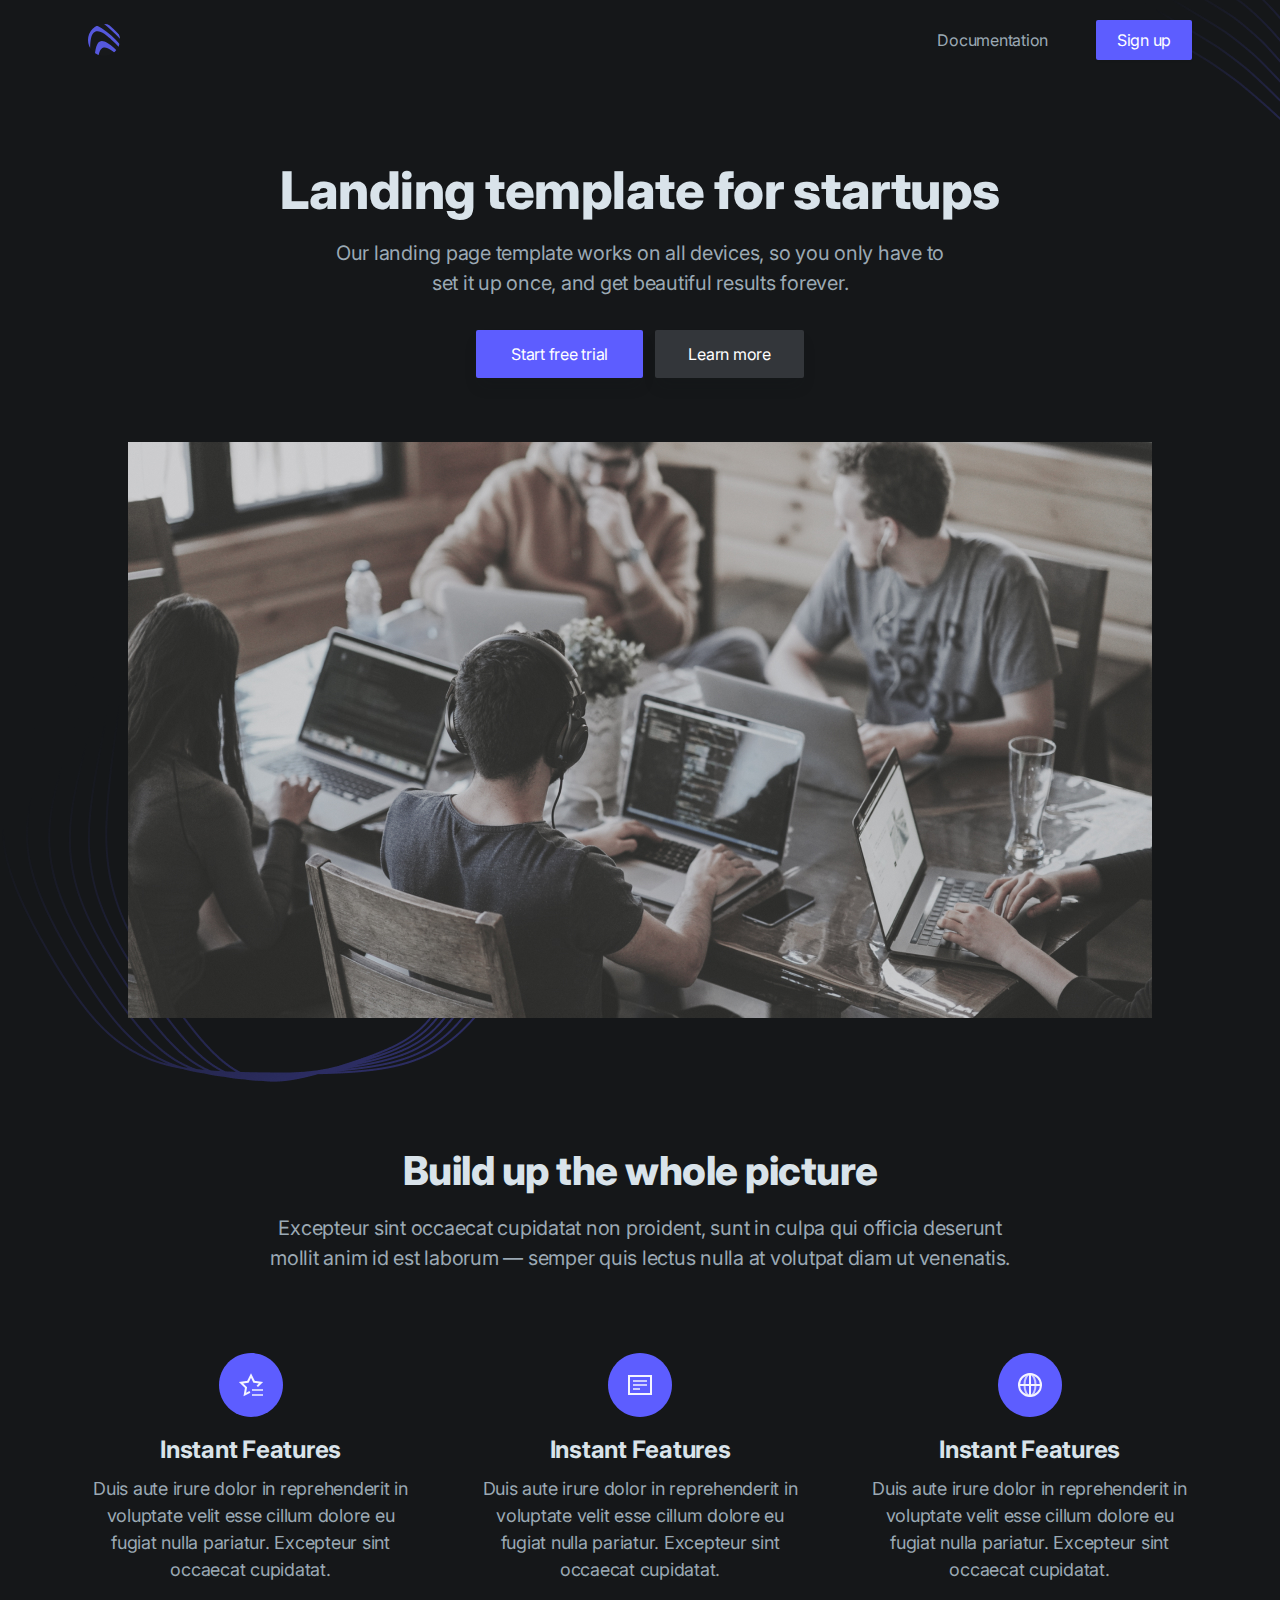
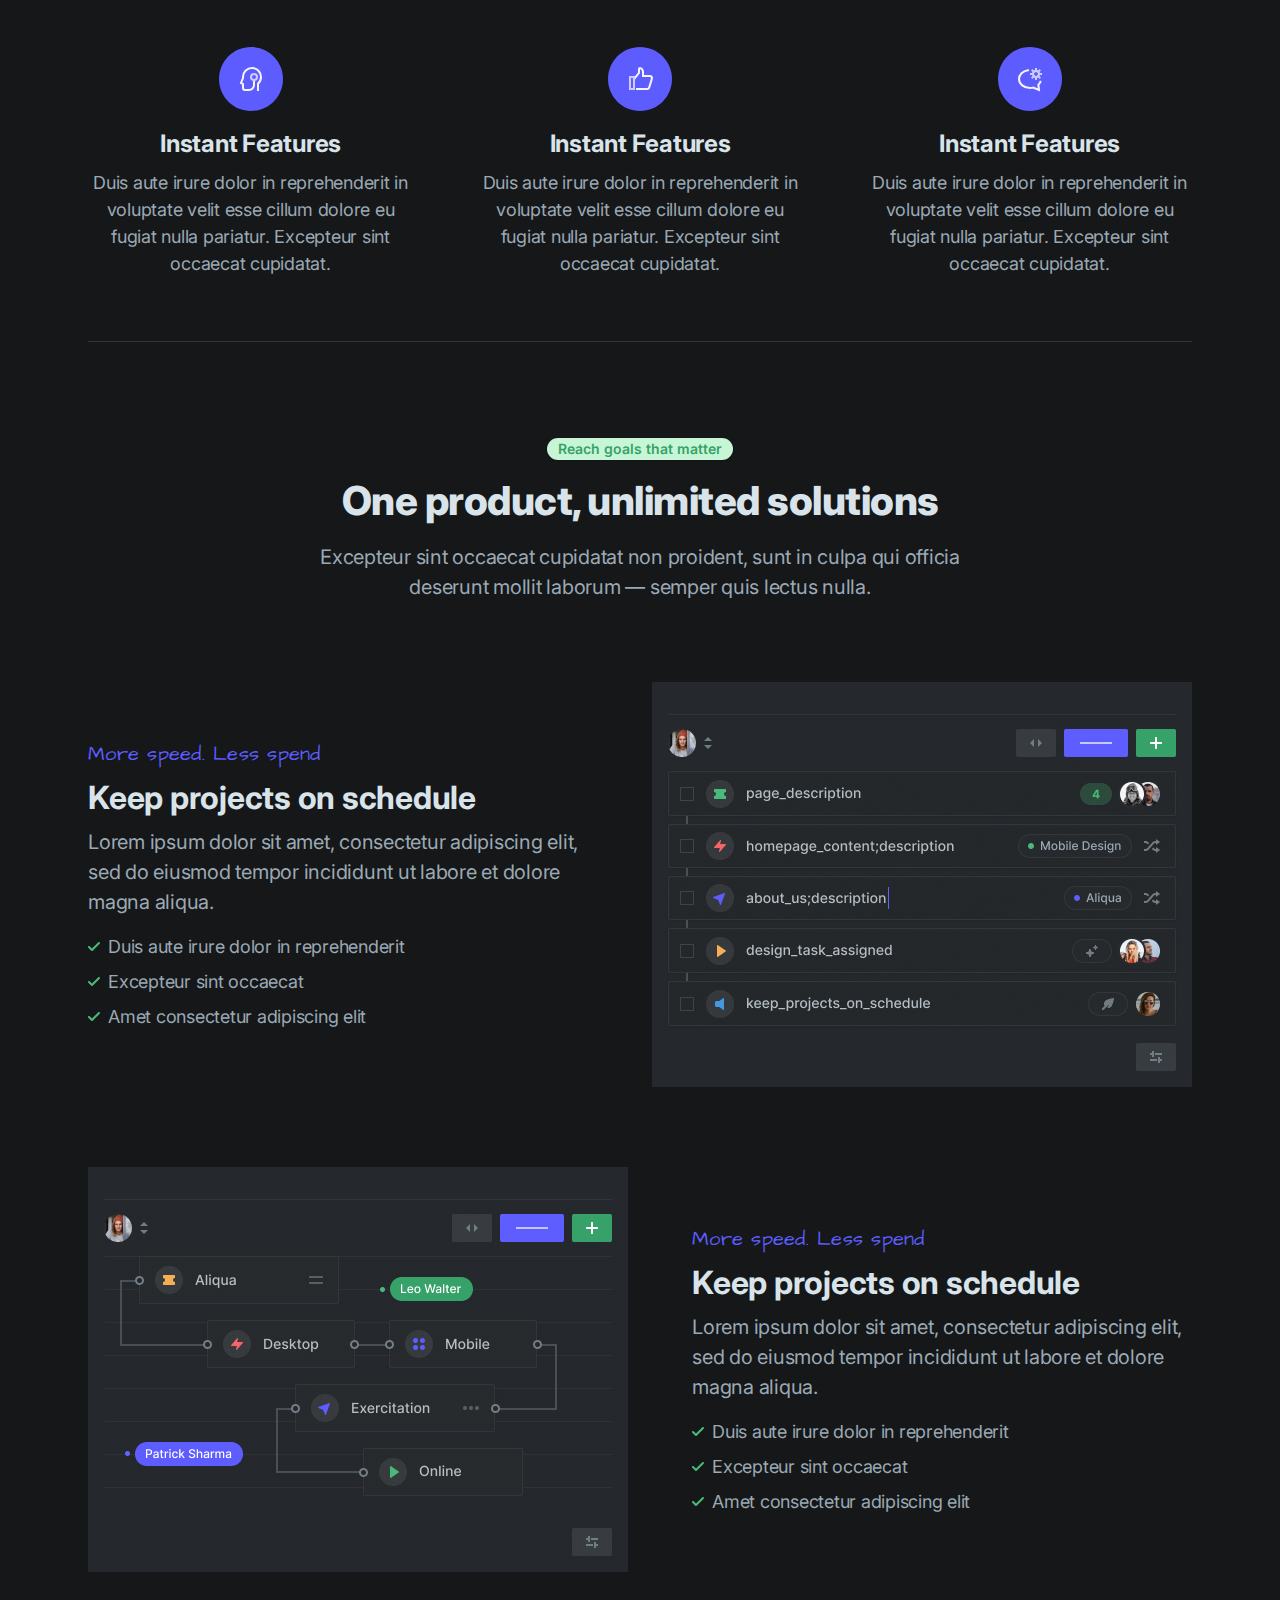
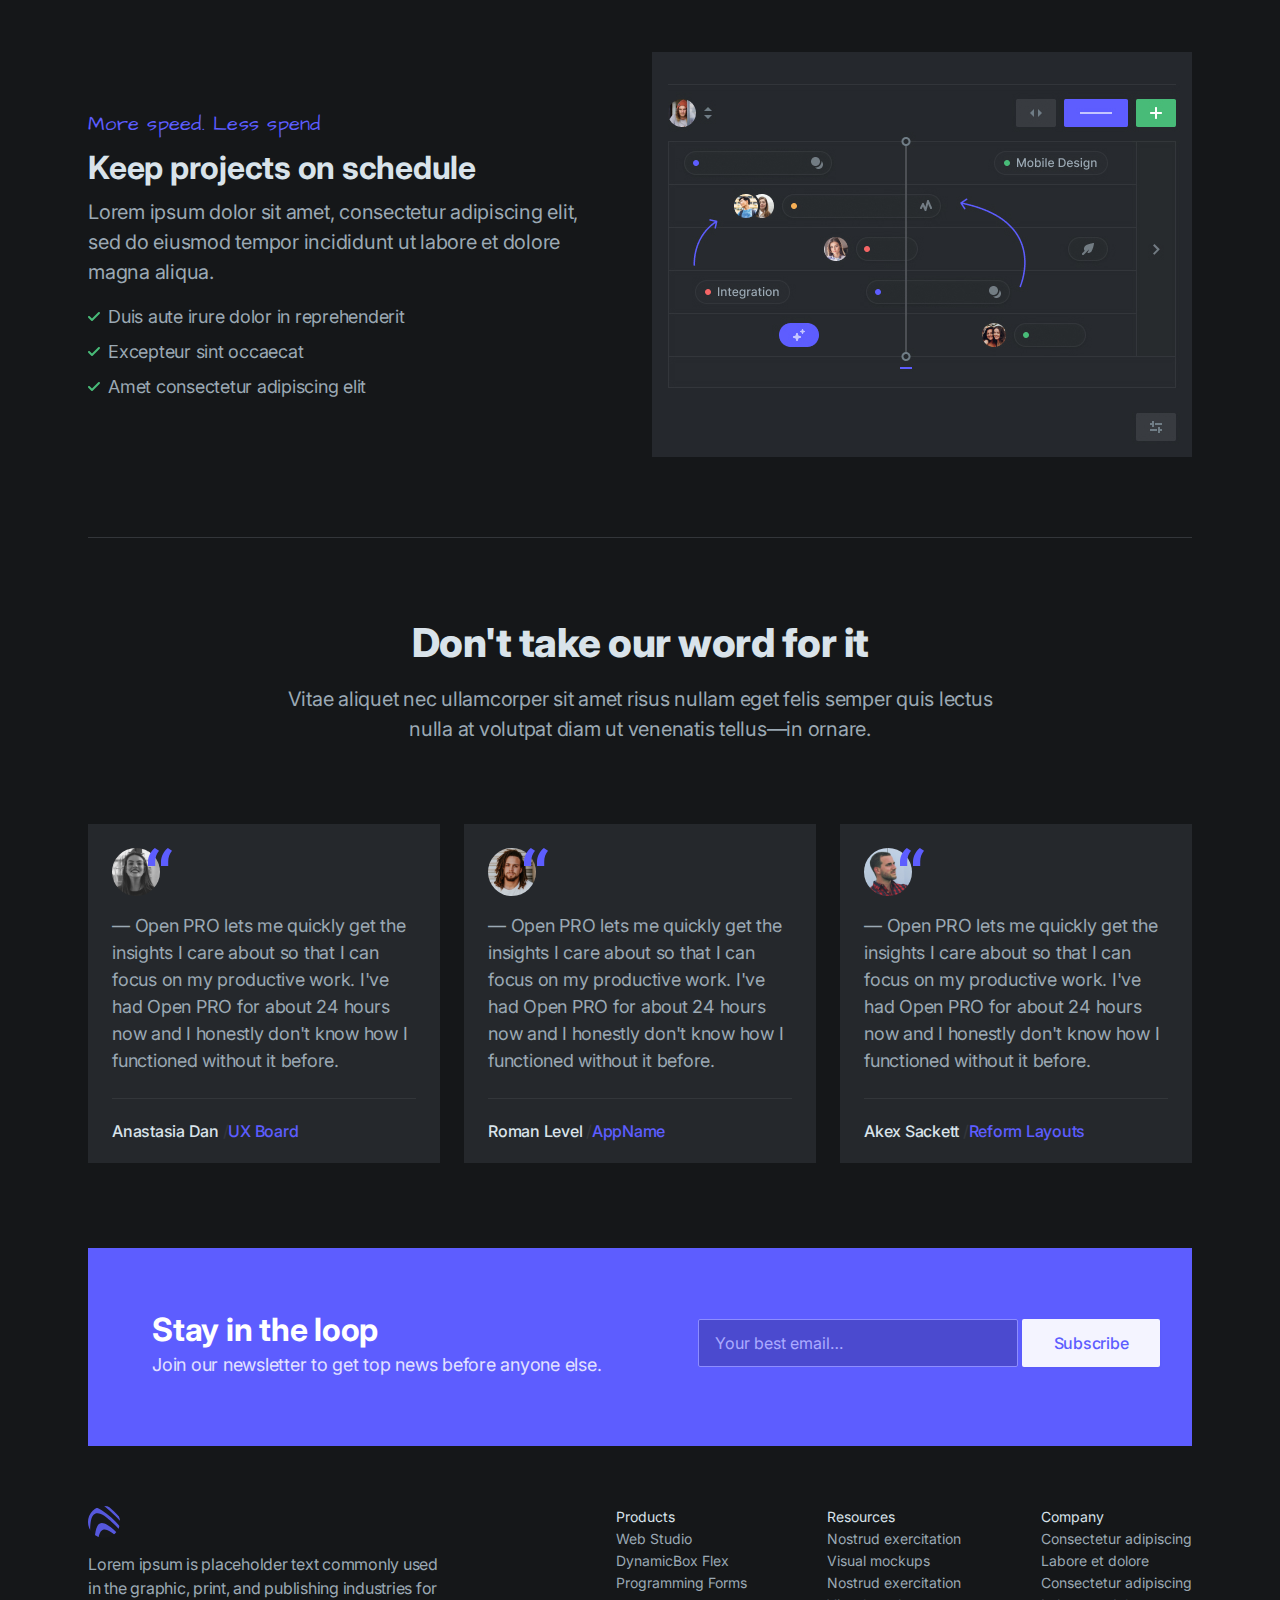
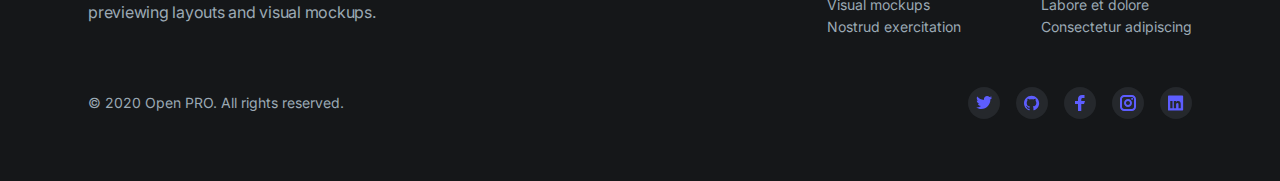
==== commit d7e61039: "last" ====
--- a/index.html
+++ b/index.html
@@ -32,9 +32,12 @@
         <img src="./img/Logo.svg" alt="" />
         <div class="header-wrap">
           <a href="" class="header-link">Documentation</a>
-          <button type="button" class="header-btn">Sign up</button>
-        </div>
-      </div>
+          <div class="link-wrap">
+            <a href="./signup.html" class="header-btn">Sign up</a>
+          </div>
+        </div>
+      </div>
+      <img src="./img/Shape.png" alt="" class="header-img" />
     </header>
     <section class="hero">
       <div class="container">
@@ -47,9 +50,10 @@
           <button type="button" class="trial-btn">Start free trial</button>
           <button type="button" class="learn-btn">Learn more</button>
         </div>
-        <div class="hero-img">
+        <div class="hero-img-cover">
           <img src="./img/hero.jpg" alt="" />
         </div>
+        <img src="./img/Combined Shape.png" alt="" class="hero-shape" />
       </div>
     </section>
     <section class="preferences">
@@ -300,25 +304,49 @@
           <div class="footer-right-wrap">
             <ul class="footer-first-list">
               <li class="footer-text-item first">Products</li>
-              <li class="footer-text-item">Web Studio</li>
-              <li class="footer-text-item">DynamicBox Flex</li>
-              <li class="footer-text-item">Programming Forms</li>
+              <li class="footer-text-item"><a href="" class="footer-text-link"> Web Studio</a></li>
+              <li class="footer-text-item">
+                <a href="" class="footer-text-link">DynamicBox Flex</a>
+              </li>
+              <li class="footer-text-item">
+                <a href="" class="footer-text-link">Programming Forms</a>
+              </li>
             </ul>
             <ul class="footer-second-list">
               <li class="footer-text-item first">Resources</li>
-              <li class="footer-text-item">Nostrud exercitation</li>
-              <li class="footer-text-item">Visual mockups</li>
-              <li class="footer-text-item">Nostrud exercitation</li>
-              <li class="footer-text-item">Visual mockups</li>
-              <li class="footer-text-item">Nostrud exercitation</li>
+              <li class="footer-text-item">
+                <a href="" class="footer-text-link">Nostrud exercitation</a>
+              </li>
+              <li class="footer-text-item">
+                <a href="" class="footer-text-link">Visual mockups</a>
+              </li>
+              <li class="footer-text-item">
+                <a href="" class="footer-text-link">Nostrud exercitation</a>
+              </li>
+              <li class="footer-text-item">
+                <a href="" class="footer-text-link">Visual mockups</a>
+              </li>
+              <li class="footer-text-item">
+                <a href="" class="footer-text-link">Nostrud exercitation</a>
+              </li>
             </ul>
             <ul class="footer-third-list">
               <li class="footer-text-item first">Company</li>
-              <li class="footer-text-item">Consectetur adipiscing</li>
-              <li class="footer-text-item">Labore et dolore</li>
-              <li class="footer-text-item">Consectetur adipiscing</li>
-              <li class="footer-text-item">Labore et dolore</li>
-              <li class="footer-text-item">Consectetur adipiscing</li>
+              <li class="footer-text-item">
+                <a href="" class="footer-text-link">Consectetur adipiscing</a>
+              </li>
+              <li class="footer-text-item">
+                <a href="" class="footer-text-link">Labore et dolore</a>
+              </li>
+              <li class="footer-text-item">
+                <a href="" class="footer-text-link">Consectetur adipiscing</a>
+              </li>
+              <li class="footer-text-item">
+                <a href="" class="footer-text-link">Labore et dolore</a>
+              </li>
+              <li class="footer-text-item">
+                <a href="" class="footer-text-link">Consectetur adipiscing</a>
+              </li>
             </ul>
           </div>
         </div>
--- a/css/styles.css
+++ b/css/styles.css
@@ -34,6 +34,18 @@
 button {
   cursor: pointer;
 }
+.visually-hidden {
+  position: absolute;
+  width: 1px;
+  height: 1px;
+  margin: -1px;
+  border: 0;
+  padding: 0;
+  white-space: nowrap;
+  clip-path: inset(100%);
+  clip: rect(0 0 0 0);
+  overflow: hidden;
+}
 /*-----------------HEADER------------------------------------*/
 .header .container {
   display: flex;
@@ -42,6 +54,8 @@
 }
 .header-wrap {
   margin-left: auto;
+  display: flex;
+  align-items: center;
 }
 .header-link {
   font-weight: 400;
@@ -50,25 +64,50 @@
   letter-spacing: -0.25px;
   color: var(--grey-color);
   margin-right: 48px;
-}
-.header-btn {
-  min-width: 96px;
-  min-height: 40px;
+  transition: 250ms cubic-bezier(0.4, 0, 0.2, 1);
+}
+.header-link:hover {
+  color: var(--title-color);
+}
+.link-wrap {
+  display: flex;
+  align-items: center;
+  justify-content: center;
+  width: 96px;
+  height: 40px;
   box-shadow: 0px 1px 3px rgba(25, 32, 44, 0.04);
   border-radius: 2px;
   background-color: var(--purple-color);
-  border: 0;
-
+  transition: 250ms cubic-bezier(0.4, 0, 0.2, 1);
+  cursor: pointer;
+}
+.header-btn {
   font-family: 'Inter';
   font-weight: 400;
   font-size: 16px;
   line-height: 1.5;
   letter-spacing: -0.25px;
   color: #ffffff;
+  transition: 250ms cubic-bezier(0.4, 0, 0.2, 1);
+}
+.link-wrap:hover {
+  background-color: var(--title-color);
+}
+.link-wrap:hover .header-btn {
+  color: #151719;
+}
+.header-img {
+  position: absolute;
+  left: 1104px;
+  top: 0;
+  z-index: -1;
 }
 /*-----------------HERO------------------------------------*/
 .hero {
   padding-top: 80px;
+}
+.hero .container {
+  position: relative;
 }
 .hero-title {
   font-style: normal;
@@ -103,6 +142,11 @@
   letter-spacing: -0.25px;
   color: #ffffff;
   margin-right: 12px;
+  transition: 250ms cubic-bezier(0.4, 0, 0.2, 1);
+}
+.trial-btn:hover {
+  background-color: var(--title-color);
+  color: #151719;
 }
 .learn-btn {
   min-width: 149px;
@@ -118,15 +162,25 @@
   line-height: 1.5;
   letter-spacing: -0.25px;
   color: #ffffff;
+  transition: 250ms cubic-bezier(0.4, 0, 0.2, 1);
+}
+.learn-btn:hover {
+  background-color: var(--purple-color);
 }
 .btn-cover {
   display: flex;
   justify-content: center;
   margin-bottom: 64px;
 }
-.hero-img {
+.hero-img-cover {
   display: flex;
   justify-content: center;
+}
+.hero-shape {
+  position: absolute;
+  left: -86px;
+  top: 370px;
+  z-index: -1;
 }
 /*-------------------------------preferences---------------*/
 .preferences {
@@ -171,7 +225,7 @@
   line-height: 1.42;
   text-align: center;
   letter-spacing: -0.25px;
-
+  margin-bottom: 8px;
   color: var(--title-color);
 }
 .pref-item-text {
@@ -185,6 +239,7 @@
 .pref-item-icon {
   display: flex;
   justify-content: center;
+  margin-bottom: 16px;
 }
 /*-------------------------------about---------------*/
 .about {
@@ -389,6 +444,7 @@
   padding-bottom: 12px;
   padding-left: 16px;
   color: #ababff;
+  transition: 250ms cubic-bezier(0.4, 0, 0.2, 1);
 }
 .form-input::placeholder {
   color: #ababff;
@@ -409,6 +465,11 @@
   letter-spacing: -0.25px;
 
   color: #5d5dff;
+  transition: 250ms cubic-bezier(0.4, 0, 0.2, 1);
+}
+.form-btn:hover {
+  background-color: #151719;
+  color: var(--title-color);
 }
 /*----------------FOOTER-----------------------*/
 .footer {
@@ -442,6 +503,14 @@
   color: var(--grey-color);
   margin-top: 14px;
   margin-bottom: 63px;
+}
+.footer-text-link {
+  color: var(--grey-color);
+  transition: color 250ms cubic-bezier(0.4, 0, 0.2, 1);
+}
+.footer-text-link:hover,
+.footer-text-link:focus {
+  color: var(--title-color);
 }
 .footer-rights,
 .footer-text-item {
@@ -460,4 +529,131 @@
   height: 32px;
   background-color: #25282c;
   border-radius: 16px;
-}
+  margin-left: 16px;
+  fill: var(--purple-color);
+  transition: 250ms cubic-bezier(0.4, 0, 0.2, 1);
+}
+.footer-soc-link:hover {
+  background-color: var(--purple-color);
+  fill: var(--title-color);
+}
+/*---------------------------------SIGNUP--------------------------*/
+.signup {
+  padding-top: 80px;
+  padding-bottom: 80px;
+}
+.signup-title {
+  font-weight: 800;
+  font-size: 52px;
+  line-height: 1.19;
+  text-align: center;
+  letter-spacing: -0.5px;
+  color: var(--title-color);
+  margin-bottom: 80px;
+}
+.signup-wrap {
+  width: 401px;
+  display: flex;
+  flex-wrap: wrap;
+  justify-content: center;
+  margin: 0 auto;
+}
+.google-btn-wrap {
+  display: flex;
+  align-items: center;
+  padding-left: 16px;
+  width: 400px;
+  height: 48px;
+  background-color: #e53d3e;
+  box-shadow: 0px 10px 15px -3px rgba(21, 23, 25, 0.16);
+  border-radius: 2px;
+  cursor: pointer;
+  margin-bottom: 24px;
+}
+.google-btn-link {
+  font-weight: 500;
+  font-size: 16px;
+  line-height: 1.5;
+  letter-spacing: -0.25px;
+  color: #ffffff;
+}
+.btn-icon {
+  margin-right: 78px;
+}
+.signup-text {
+  font-weight: 400;
+  font-size: 16px;
+  line-height: 1.5;
+  letter-spacing: -0.25px;
+  color: var(--grey-color);
+  text-align: center;
+  margin-bottom: 24px;
+}
+.form-field {
+  margin-bottom: 16px;
+}
+.signup-input {
+  width: 400px;
+  height: 48px;
+  border: 1px solid #33363a;
+  border-radius: 2px;
+  background-color: transparent;
+  color: var(--grey-color);
+  padding-left: 16px;
+}
+.signup-input::placeholder {
+  color: var(--grey-color);
+}
+.form-label {
+  font-weight: 500;
+  font-size: 14px;
+  line-height: 1.57;
+  color: var(--title-color);
+  margin-bottom: 4px;
+}
+.form-label span {
+  color: #e53d3e;
+}
+.signup-input:focus {
+  outline: 1px solid var(--title-color);
+}
+.check-text {
+  font-weight: 400;
+  font-size: 14px;
+  line-height: 1.57;
+  color: #707d86;
+  display: flex;
+  align-items: center;
+}
+.check-text::before {
+  content: ' ';
+  min-width: 16px;
+  height: 16px;
+  border: 2px solid #212121;
+  border-radius: 3px;
+  margin-right: 8px;
+  display: block;
+  align-items: center;
+}
+.singup-check:checked + .check-text::before {
+  background-color: var(--purple-color);
+  background-image: url(../img/Check.svg);
+  border: none;
+  background-repeat: no-repeat;
+  background-position: center;
+}
+.modal-privacy {
+  margin-bottom: 24px;
+  display: flex;
+  align-items: center;
+}
+.signup-bottom-text {
+  font-weight: 400;
+  font-size: 16px;
+  line-height: 1.5;
+  letter-spacing: -0.25px;
+  color: var(--grey-color);
+}
+.signup-bottom-link {
+  color: var(--purple-color);
+}
